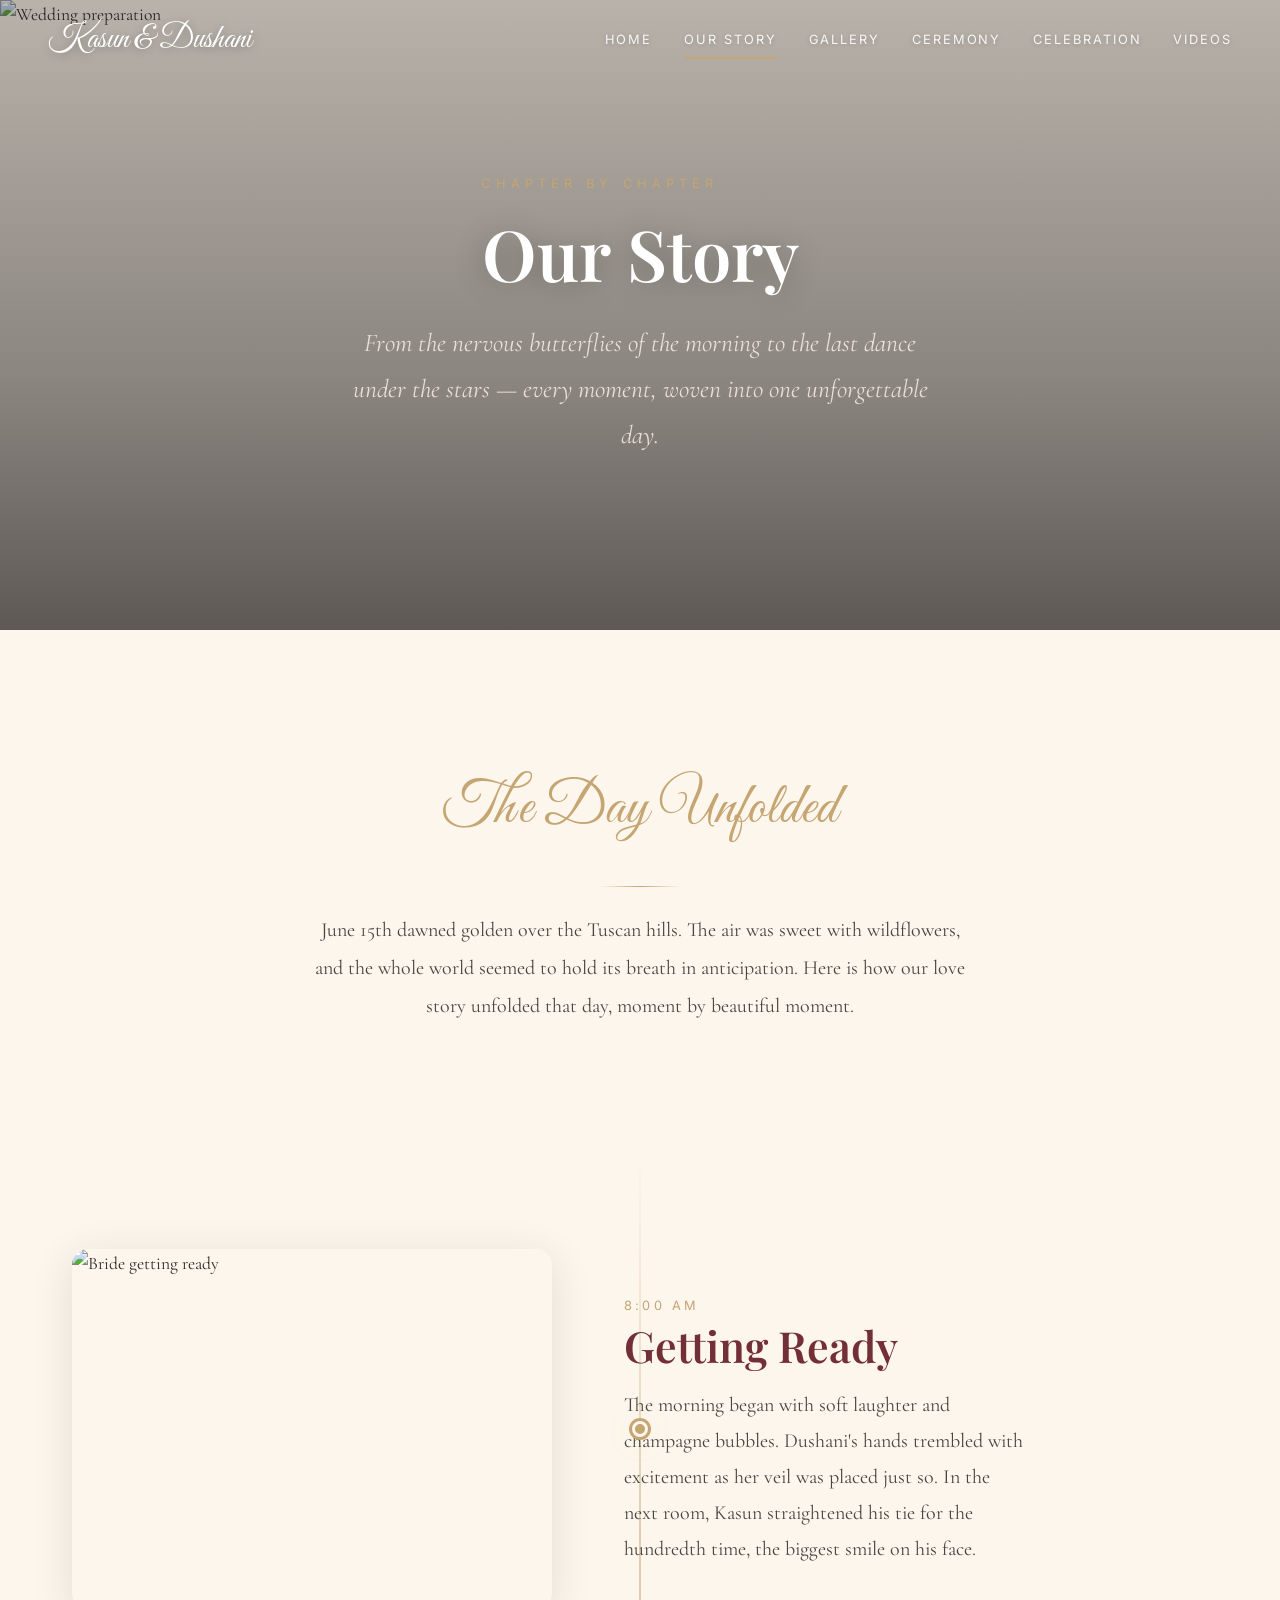
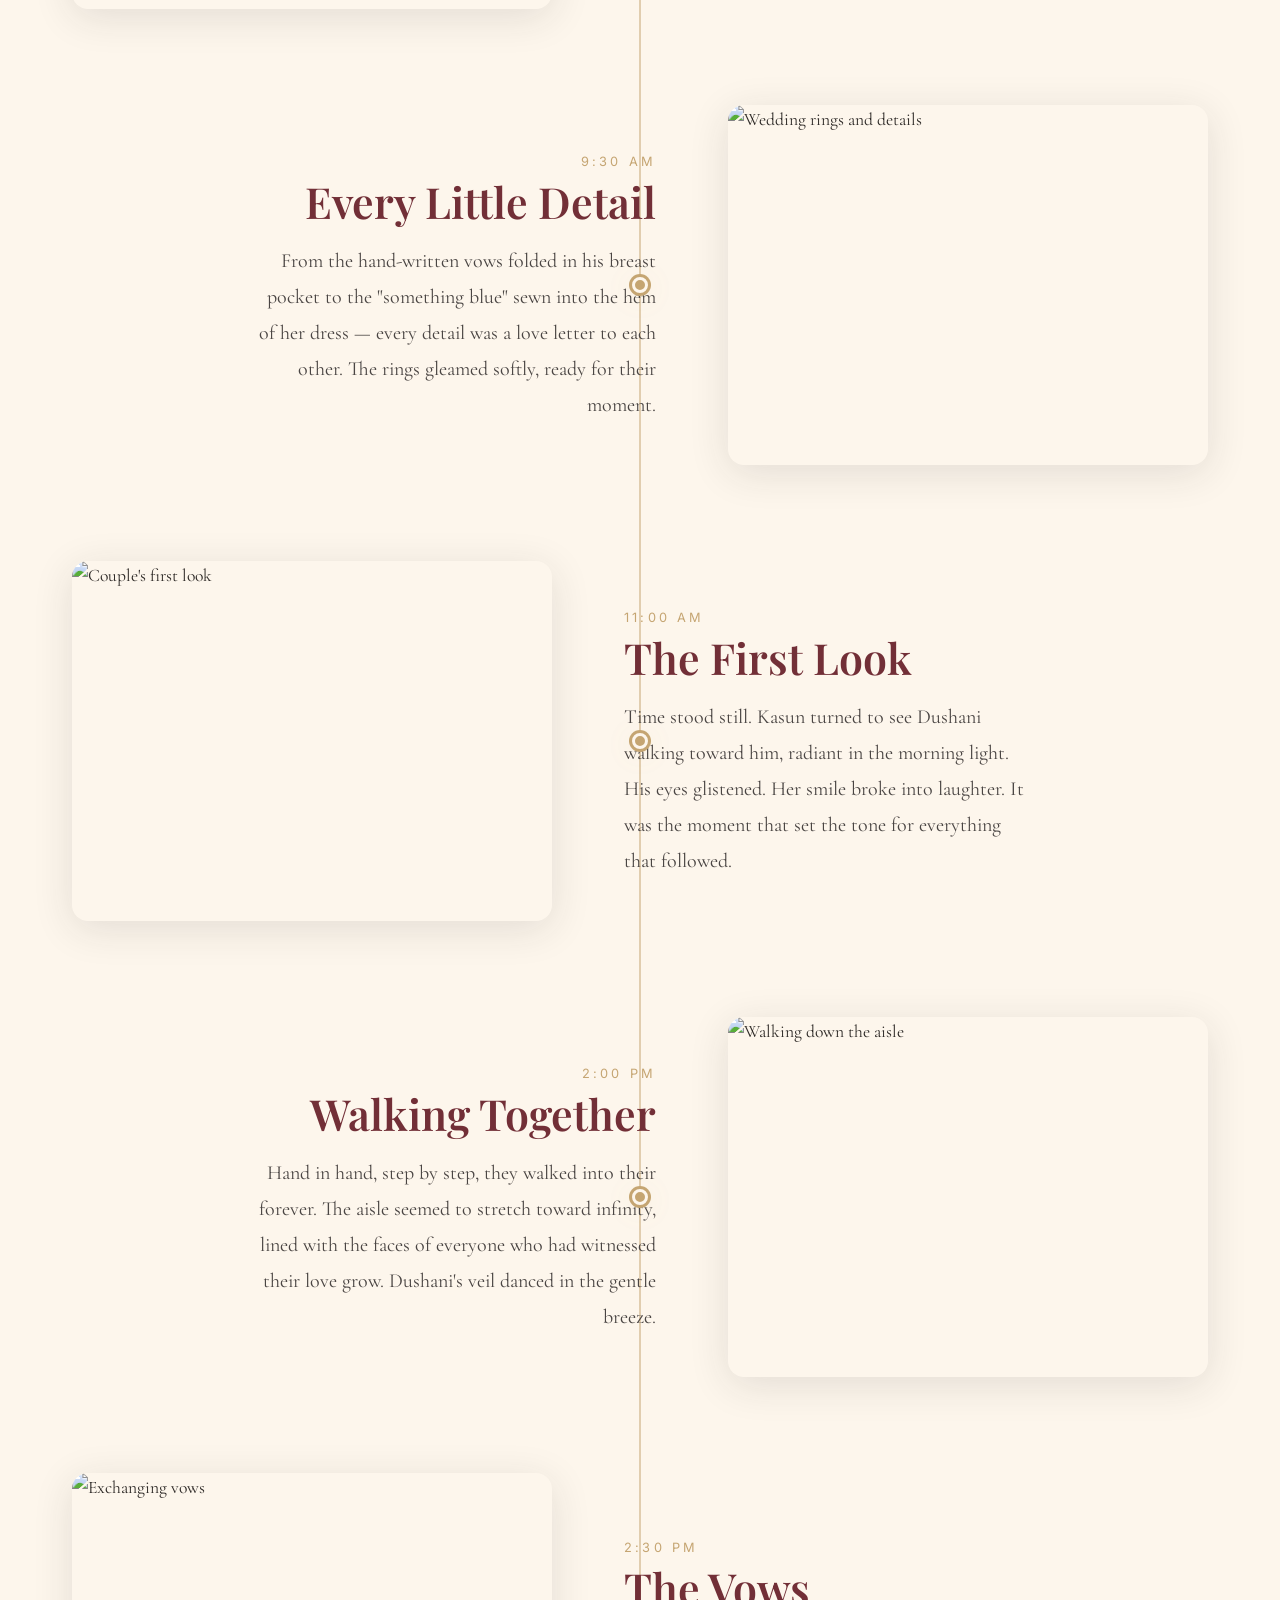
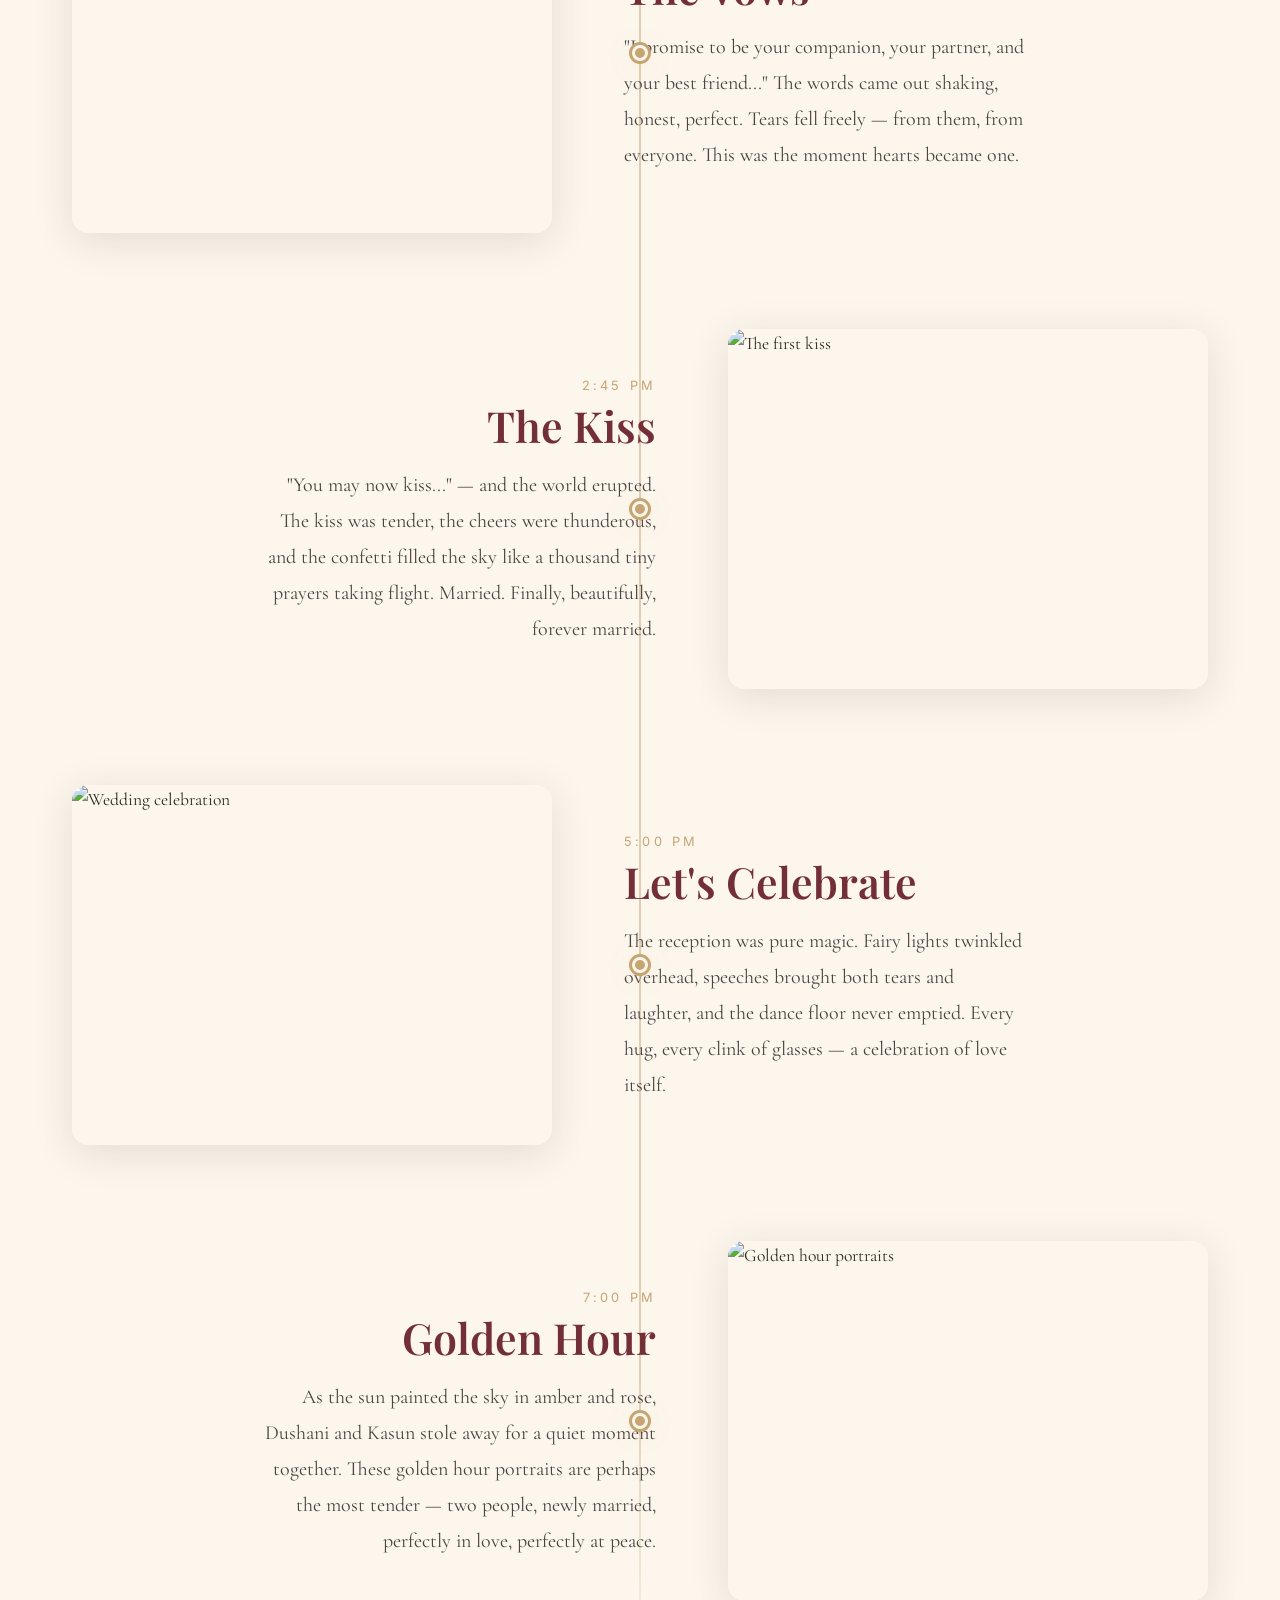
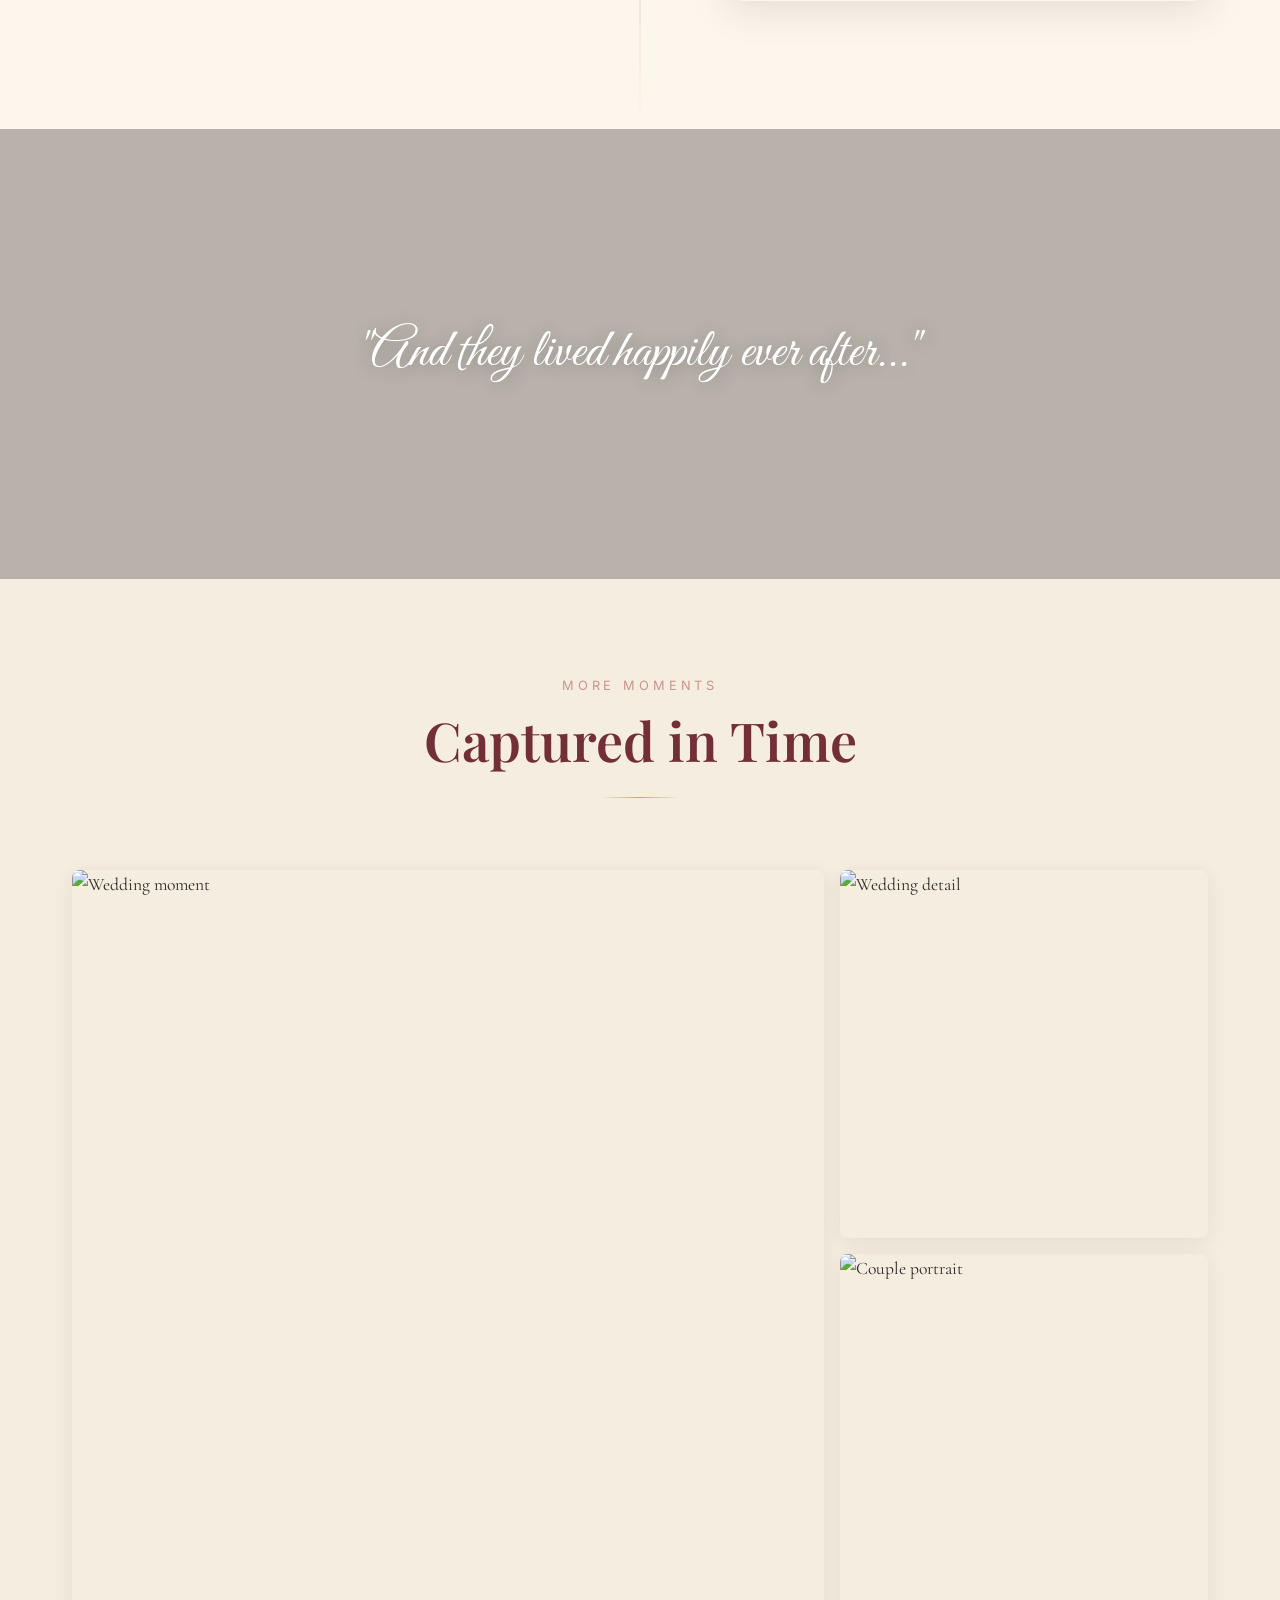
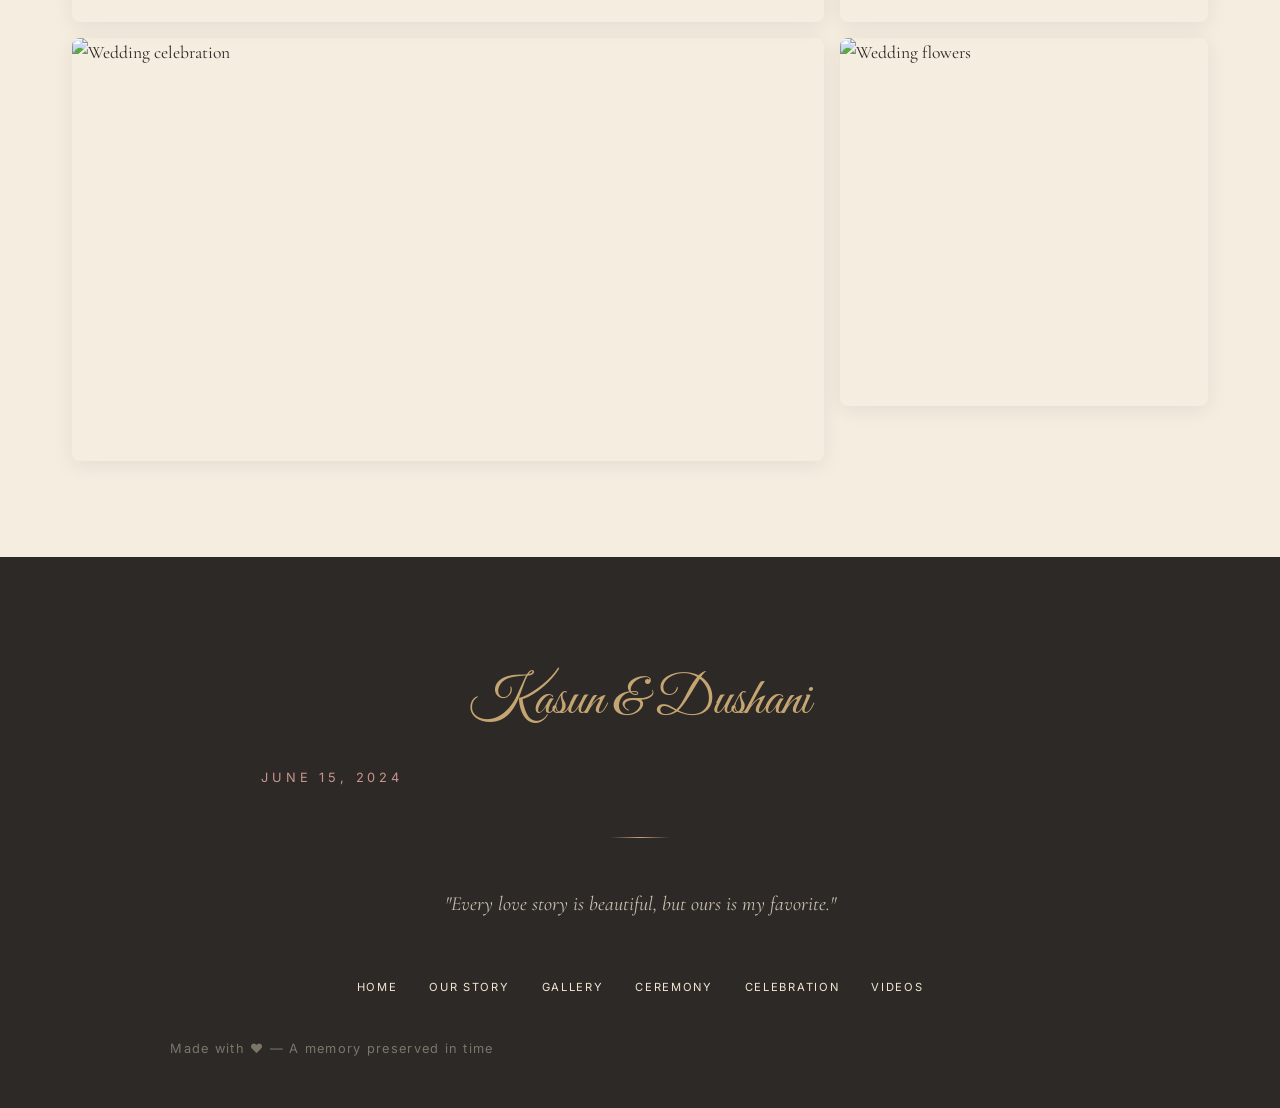
==== story.html @ e5a5faa7 "adding files" ====
<!DOCTYPE html>
<html lang="en">
<head>
  <meta charset="UTF-8">
  <meta name="viewport" content="width=device-width, initial-scale=1.0">
  <title>Our Story — Kasun & Dushani Wedding Memories</title>
  <meta name="description" content="The story of Kasun & Dushani's wedding day — from getting ready to the final dance. A visual timeline of love.">

  <link rel="preconnect" href="https://fonts.googleapis.com">
  <link rel="preconnect" href="https://fonts.gstatic.com" crossorigin>
  <link href="https://fonts.googleapis.com/css2?family=Cormorant+Garamond:ital,wght@0,300;0,400;0,500;0,600;1,300;1,400;1,500&family=Great+Vibes&family=Inter:wght@300;400;500;600&family=Playfair+Display:ital,wght@0,400;0,500;0,600;0,700;1,400;1,500&display=swap" rel="stylesheet">

  <link rel="stylesheet" href="css/base.css">
  <link rel="stylesheet" href="css/components.css">
  <link rel="stylesheet" href="css/animations.css">
  <link rel="stylesheet" href="css/pages/story.css">
</head>
<body>

  <!-- ============ NAVIGATION ============ -->
  <nav class="nav nav--transparent" id="main-nav">
    <div class="nav__inner">
      <a href="index.html" class="nav__logo">Kasun & Dushani</a>
      <div class="nav__links">
        <a href="index.html" class="nav__link">Home</a>
        <a href="story.html" class="nav__link nav__link--active">Our Story</a>
        <a href="gallery.html" class="nav__link">Gallery</a>
        <a href="ceremony.html" class="nav__link">Ceremony</a>
        <a href="celebration.html" class="nav__link">Celebration</a>
        <a href="videos.html" class="nav__link">Videos</a>
      </div>
      <button class="nav__hamburger" id="nav-hamburger" aria-label="Toggle menu">
        <span></span><span></span><span></span>
      </button>
    </div>
  </nav>
  <div class="nav__mobile-overlay" id="mobile-overlay">
    <a href="index.html" class="nav__mobile-link">Home</a>
    <a href="story.html" class="nav__mobile-link">Our Story</a>
    <a href="gallery.html" class="nav__mobile-link">Gallery</a>
    <a href="ceremony.html" class="nav__mobile-link">Ceremony</a>
    <a href="celebration.html" class="nav__mobile-link">Celebration</a>
    <a href="videos.html" class="nav__mobile-link">Videos</a>
  </div>


  <!-- ============ PAGE HEADER ============ -->
  <header class="page-header">
    <img 
      class="page-header__bg" 
      src="https://images.unsplash.com/photo-1504196606672-aef5c9cefc92?w=1920&q=85&auto=format" 
      alt="Wedding preparation"
      loading="eager"
    >
    <div class="page-header__overlay"></div>
    <div class="page-header__content">
      <p class="page-header__subtitle" data-animate="fade-up">Chapter by Chapter</p>
      <h1 class="page-header__title" data-animate="fade-up" data-delay="1">Our Story</h1>
      <p class="page-header__description" data-animate="fade-up" data-delay="2">
        From the nervous butterflies of the morning to the last dance under the stars — every moment, woven into one unforgettable day.
      </p>
    </div>
  </header>


  <!-- ============ INTRO ============ -->
  <section class="story-intro">
    <div class="container">
      <p class="script-text" data-animate="fade-up">The Day Unfolded</p>
      <div class="gold-divider" data-animate="fade-up" data-delay="1"></div>
      <p class="story-intro__text" data-animate="fade-up" data-delay="2">
        June 15th dawned golden over the Tuscan hills. The air was sweet with wildflowers, 
        and the whole world seemed to hold its breath in anticipation. Here is how our love story 
        unfolded that day, moment by beautiful moment.
      </p>
    </div>
  </section>


  <!-- ============ TIMELINE ============ -->
  <section class="timeline" id="timeline">

    <!-- 1. Getting Ready -->
    <div class="timeline__item">
      <div class="timeline__dot"></div>
      <div class="timeline__image-wrap" data-animate="slide-left">
        <img 
          class="timeline__image" 
          src="https://images.unsplash.com/photo-1522673607200-164d1b6ce486?w=800&q=80&auto=format" 
          alt="Bride getting ready"
          loading="lazy"
        >
      </div>
      <div class="timeline__text" data-animate="slide-right">
        <span class="timeline__time">8:00 AM</span>
        <h3 class="timeline__title">Getting Ready</h3>
        <p class="timeline__description">
          The morning began with soft laughter and champagne bubbles. Dushani's hands trembled 
          with excitement as her veil was placed just so. In the next room, Kasun straightened his 
          tie for the hundredth time, the biggest smile on his face.
        </p>
      </div>
    </div>

    <!-- 2. The Details -->
    <div class="timeline__item">
      <div class="timeline__dot"></div>
      <div class="timeline__image-wrap" data-animate="slide-right">
        <img 
          class="timeline__image" 
          src="https://images.unsplash.com/photo-1544078751-58fee2d8a03b?w=800&q=80&auto=format" 
          alt="Wedding rings and details"
          loading="lazy"
        >
      </div>
      <div class="timeline__text" data-animate="slide-left">
        <span class="timeline__time">9:30 AM</span>
        <h3 class="timeline__title">Every Little Detail</h3>
        <p class="timeline__description">
          From the hand-written vows folded in his breast pocket to the "something blue" 
          sewn into the hem of her dress — every detail was a love letter to each other. 
          The rings gleamed softly, ready for their moment.
        </p>
      </div>
    </div>

    <!-- 3. First Look -->
    <div class="timeline__item">
      <div class="timeline__dot"></div>
      <div class="timeline__image-wrap" data-animate="slide-left">
        <img 
          class="timeline__image" 
          src="https://images.unsplash.com/photo-1591604466107-ec97de577aff?w=800&q=80&auto=format" 
          alt="Couple's first look"
          loading="lazy"
        >
      </div>
      <div class="timeline__text" data-animate="slide-right">
        <span class="timeline__time">11:00 AM</span>
        <h3 class="timeline__title">The First Look</h3>
        <p class="timeline__description">
          Time stood still. Kasun turned to see Dushani walking toward him, radiant in the morning 
          light. His eyes glistened. Her smile broke into laughter. It was the moment that set 
          the tone for everything that followed.
        </p>
      </div>
    </div>

    <!-- 4. The Walk -->
    <div class="timeline__item">
      <div class="timeline__dot"></div>
      <div class="timeline__image-wrap" data-animate="slide-right">
        <img 
          class="timeline__image" 
          src="https://images.unsplash.com/photo-1519741497674-611481863552?w=800&q=80&auto=format" 
          alt="Walking down the aisle"
          loading="lazy"
        >
      </div>
      <div class="timeline__text" data-animate="slide-left">
        <span class="timeline__time">2:00 PM</span>
        <h3 class="timeline__title">Walking Together</h3>
        <p class="timeline__description">
          Hand in hand, step by step, they walked into their forever. The aisle seemed to stretch 
          toward infinity, lined with the faces of everyone who had witnessed their love grow. 
          Dushani's veil danced in the gentle breeze.
        </p>
      </div>
    </div>

    <!-- 5. The Vows -->
    <div class="timeline__item">
      <div class="timeline__dot"></div>
      <div class="timeline__image-wrap" data-animate="slide-left">
        <img 
          class="timeline__image" 
          src="https://images.unsplash.com/photo-1465495976277-4387d4b0b4c6?w=800&q=80&auto=format" 
          alt="Exchanging vows"
          loading="lazy"
        >
      </div>
      <div class="timeline__text" data-animate="slide-right">
        <span class="timeline__time">2:30 PM</span>
        <h3 class="timeline__title">The Vows</h3>
        <p class="timeline__description">
          "I promise to be your companion, your partner, and your best friend..." 
          The words came out shaking, honest, perfect. Tears fell freely — from them, 
          from everyone. This was the moment hearts became one.
        </p>
      </div>
    </div>

    <!-- 6. The Kiss -->
    <div class="timeline__item">
      <div class="timeline__dot"></div>
      <div class="timeline__image-wrap" data-animate="slide-right">
        <img 
          class="timeline__image" 
          src="https://images.unsplash.com/photo-1529636798458-92182e662485?w=800&q=80&auto=format" 
          alt="The first kiss"
          loading="lazy"
        >
      </div>
      <div class="timeline__text" data-animate="slide-left">
        <span class="timeline__time">2:45 PM</span>
        <h3 class="timeline__title">The Kiss</h3>
        <p class="timeline__description">
          "You may now kiss..." — and the world erupted. The kiss was tender, the cheers were 
          thunderous, and the confetti filled the sky like a thousand tiny prayers taking flight. 
          Married. Finally, beautifully, forever married.
        </p>
      </div>
    </div>

    <!-- 7. The Celebration -->
    <div class="timeline__item">
      <div class="timeline__dot"></div>
      <div class="timeline__image-wrap" data-animate="slide-left">
        <img 
          class="timeline__image" 
          src="https://images.unsplash.com/photo-1519225421980-715cb0215aed?w=800&q=80&auto=format" 
          alt="Wedding celebration"
          loading="lazy"
        >
      </div>
      <div class="timeline__text" data-animate="slide-right">
        <span class="timeline__time">5:00 PM</span>
        <h3 class="timeline__title">Let's Celebrate</h3>
        <p class="timeline__description">
          The reception was pure magic. Fairy lights twinkled overhead, speeches brought 
          both tears and laughter, and the dance floor never emptied. Every hug, every clink 
          of glasses — a celebration of love itself.
        </p>
      </div>
    </div>

    <!-- 8. Golden Hour -->
    <div class="timeline__item">
      <div class="timeline__dot"></div>
      <div class="timeline__image-wrap" data-animate="slide-right">
        <img 
          class="timeline__image" 
          src="https://images.unsplash.com/photo-1583939003579-730e3918a45a?w=800&q=80&auto=format" 
          alt="Golden hour portraits"
          loading="lazy"
        >
      </div>
      <div class="timeline__text" data-animate="slide-left">
        <span class="timeline__time">7:00 PM</span>
        <h3 class="timeline__title">Golden Hour</h3>
        <p class="timeline__description">
          As the sun painted the sky in amber and rose, Dushani and Kasun stole away for a quiet 
          moment together. These golden hour portraits are perhaps the most tender — two people, 
          newly married, perfectly in love, perfectly at peace.
        </p>
      </div>
    </div>

  </section>


  <!-- ============ PARALLAX DIVIDER ============ -->
  <div class="parallax-divider">
    <img 
      class="parallax-divider__img" 
      src="https://images.unsplash.com/photo-1507504031003-b417219a0fde?w=1920&q=80&auto=format" 
      alt="Romantic sunset scene"
      loading="lazy"
    >
    <div class="parallax-divider__overlay"></div>
    <div class="parallax-divider__content">
      <p class="parallax-divider__text" data-animate="fade-up">"And they lived happily ever after..."</p>
    </div>
  </div>


  <!-- ============ STORY PHOTOS GRID ============ -->
  <section class="story-photos">
    <div class="container text-center">
      <span class="section-subtitle" data-animate="fade-up">More Moments</span>
      <h2 class="section-heading" data-animate="fade-up" data-delay="1">Captured in Time</h2>
      <div class="gold-divider" data-animate="fade-up" data-delay="2"></div>
    </div>

    <div class="story-photos__grid">
      <div class="photo-card" data-animate="scale-in" data-delay="1">
        <img class="photo-card__img" src="https://images.unsplash.com/photo-1549417229-7686ac5595fd?w=800&q=80&auto=format" alt="Wedding moment" loading="lazy">
        <div class="photo-card__overlay"><span class="photo-card__caption">A stolen glance</span></div>
      </div>
      <div class="photo-card" data-animate="scale-in" data-delay="2">
        <img class="photo-card__img" src="https://images.unsplash.com/photo-1460978812857-470ed1c77af0?w=500&q=80&auto=format" alt="Wedding detail" loading="lazy">
        <div class="photo-card__overlay"><span class="photo-card__caption">Delicate details</span></div>
      </div>
      <div class="photo-card" data-animate="scale-in" data-delay="3">
        <img class="photo-card__img" src="https://images.unsplash.com/photo-1520854221256-17451cc331bf?w=500&q=80&auto=format" alt="Couple portrait" loading="lazy">
        <div class="photo-card__overlay"><span class="photo-card__caption">Side by side</span></div>
      </div>
      <div class="photo-card" data-animate="scale-in" data-delay="4">
        <img class="photo-card__img" src="https://images.unsplash.com/photo-1511285560929-80b456fea0bc?w=800&q=80&auto=format" alt="Wedding celebration" loading="lazy">
        <div class="photo-card__overlay"><span class="photo-card__caption">Pure happiness</span></div>
      </div>
      <div class="photo-card" data-animate="scale-in" data-delay="5">
        <img class="photo-card__img" src="https://images.unsplash.com/photo-1537633552985-df8429e8048b?w=500&q=80&auto=format" alt="Wedding flowers" loading="lazy">
        <div class="photo-card__overlay"><span class="photo-card__caption">Blooming love</span></div>
      </div>
    </div>
  </section>


  <!-- ============ FOOTER ============ -->
  <footer class="footer">
    <div class="container">
      <p class="footer__names">Kasun & Dushani</p>
      <p class="footer__date">June 15, 2024</p>
      <div class="footer__divider"></div>
      <p class="footer__quote">"Every love story is beautiful, but ours is my favorite."</p>
      <nav style="display:flex; justify-content:center; gap:2rem; margin-bottom:2rem; flex-wrap:wrap;">
        <a href="index.html" class="nav__link" style="color:var(--color-champagne); font-size:0.7rem;">Home</a>
        <a href="story.html" class="nav__link" style="color:var(--color-champagne); font-size:0.7rem;">Our Story</a>
        <a href="gallery.html" class="nav__link" style="color:var(--color-champagne); font-size:0.7rem;">Gallery</a>
        <a href="ceremony.html" class="nav__link" style="color:var(--color-champagne); font-size:0.7rem;">Ceremony</a>
        <a href="celebration.html" class="nav__link" style="color:var(--color-champagne); font-size:0.7rem;">Celebration</a>
        <a href="videos.html" class="nav__link" style="color:var(--color-champagne); font-size:0.7rem;">Videos</a>
      </nav>
      <p class="footer__bottom">Made with ♥ — A memory preserved in time</p>
    </div>
  </footer>

  <script src="js/main.js"></script>
  <script src="js/animations.js"></script>
</body>
</html>
---- css/base.css ----
/* ============================================================
   WEDDING MEMORIES — Design System (base.css)
   A warm, romantic, cinematic design language
   ============================================================ */

/* --- CSS Reset & Box Model --- */
*,
*::before,
*::after {
  margin: 0;
  padding: 0;
  box-sizing: border-box;
}

html {
  scroll-behavior: smooth;
  font-size: 16px;
  -webkit-font-smoothing: antialiased;
  -moz-osx-font-smoothing: grayscale;
}

body {
  min-height: 100vh;
  line-height: 1.7;
  overflow-x: hidden;
}

img {
  max-width: 100%;
  height: auto;
  display: block;
}

a {
  text-decoration: none;
  color: inherit;
}

ul, ol {
  list-style: none;
}

button {
  cursor: pointer;
  border: none;
  background: none;
  font: inherit;
}

/* --- Design Tokens (Custom Properties) --- */
:root {
  /* Color Palette — Golden Hour Romance */
  --color-cream:       #FDF6EC;
  --color-cream-dark:  #F5EDE0;
  --color-champagne:   #F5E6D3;
  --color-blush:       #E8C4B8;
  --color-blush-light: #F2D8CF;
  --color-rose:        #C9958E;
  --color-rose-deep:   #B07A73;
  --color-wine:        #722F37;
  --color-wine-dark:   #5A252D;
  --color-charcoal:    #2D2926;
  --color-charcoal-light: #4A4543;
  --color-gold:        #C5A572;
  --color-gold-light:  #D4BA8E;
  --color-gold-shimmer:#E8D5A8;
  --color-white:       #FFFFFF;
  --color-black:       #1A1614;
  --color-overlay:     rgba(26, 22, 20, 0.55);
  --color-overlay-light: rgba(26, 22, 20, 0.3);
  --color-glass:       rgba(253, 246, 236, 0.15);
  --color-glass-border:rgba(197, 165, 114, 0.25);

  /* Typography */
  --font-display:  'Playfair Display', Georgia, 'Times New Roman', serif;
  --font-body:     'Cormorant Garamond', Garamond, 'Times New Roman', serif;
  --font-accent:   'Great Vibes', cursive;
  --font-sans:     'Inter', -apple-system, BlinkMacSystemFont, sans-serif;

  /* Font Sizes — Fluid Scale */
  --text-xs:    clamp(0.7rem, 0.65rem + 0.25vw, 0.8rem);
  --text-sm:    clamp(0.8rem, 0.75rem + 0.3vw, 0.95rem);
  --text-base:  clamp(0.95rem, 0.85rem + 0.4vw, 1.1rem);
  --text-md:    clamp(1.05rem, 0.95rem + 0.5vw, 1.25rem);
  --text-lg:    clamp(1.2rem, 1rem + 0.8vw, 1.6rem);
  --text-xl:    clamp(1.5rem, 1.2rem + 1.2vw, 2.2rem);
  --text-2xl:   clamp(1.8rem, 1.4rem + 1.6vw, 2.8rem);
  --text-3xl:   clamp(2.2rem, 1.6rem + 2.2vw, 3.8rem);
  --text-4xl:   clamp(2.8rem, 2rem + 3vw, 5rem);
  --text-hero:  clamp(3.5rem, 2.5rem + 4vw, 7rem);
  --text-script:clamp(2.5rem, 2rem + 2vw, 4.5rem);

  /* Spacing */
  --space-xs:  0.5rem;
  --space-sm:  0.75rem;
  --space-md:  1rem;
  --space-lg:  1.5rem;
  --space-xl:  2rem;
  --space-2xl: 3rem;
  --space-3xl: 4.5rem;
  --space-4xl: 6rem;
  --space-5xl: 8rem;
  --space-6xl: 12rem;

  /* Layout */
  --max-width:      1200px;
  --max-width-wide: 1440px;
  --max-width-narrow: 800px;
  --nav-height:     80px;
  --border-radius:  8px;
  --border-radius-lg: 16px;

  /* Transitions */
  --ease-smooth:  cubic-bezier(0.4, 0, 0.2, 1);
  --ease-bounce:  cubic-bezier(0.34, 1.56, 0.64, 1);
  --ease-elegant: cubic-bezier(0.23, 1, 0.32, 1);
  --duration-fast:   0.2s;
  --duration-normal: 0.4s;
  --duration-slow:   0.8s;
  --duration-reveal: 1.2s;

  /* Shadows */
  --shadow-soft:   0 4px 20px rgba(45, 41, 38, 0.08);
  --shadow-medium: 0 8px 40px rgba(45, 41, 38, 0.12);
  --shadow-heavy:  0 16px 60px rgba(45, 41, 38, 0.18);
  --shadow-gold:   0 4px 30px rgba(197, 165, 114, 0.15);
}


/* --- Base Typography --- */
body {
  font-family: var(--font-body);
  font-size: var(--text-base);
  color: var(--color-charcoal);
  background-color: var(--color-cream);
}

h1, h2, h3, h4, h5, h6 {
  font-family: var(--font-display);
  font-weight: 600;
  line-height: 1.2;
  color: var(--color-wine);
}

h1 { font-size: var(--text-4xl); }
h2 { font-size: var(--text-3xl); }
h3 { font-size: var(--text-2xl); }
h4 { font-size: var(--text-xl);  }
h5 { font-size: var(--text-lg);  }

p {
  font-family: var(--font-body);
  font-size: var(--text-md);
  line-height: 1.8;
  color: var(--color-charcoal-light);
  max-width: 65ch;
}

.script-text {
  font-family: var(--font-accent);
  font-size: var(--text-script);
  color: var(--color-gold);
  font-weight: 400;
}

.body-serif {
  font-family: var(--font-body);
  font-weight: 400;
  letter-spacing: 0.02em;
}

.label-text {
  font-family: var(--font-sans);
  font-size: var(--text-xs);
  text-transform: uppercase;
  letter-spacing: 0.2em;
  color: var(--color-rose);
  font-weight: 500;
}

.quote-text {
  font-family: var(--font-body);
  font-size: var(--text-xl);
  font-style: italic;
  color: var(--color-charcoal-light);
  line-height: 1.6;
  position: relative;
  padding-left: var(--space-xl);
  border-left: 2px solid var(--color-gold);
}


/* --- Layout Utilities --- */
.container {
  width: 100%;
  max-width: var(--max-width);
  margin: 0 auto;
  padding: 0 var(--space-xl);
}

.container-wide {
  max-width: var(--max-width-wide);
  margin: 0 auto;
  padding: 0 var(--space-xl);
}

.container-narrow {
  max-width: var(--max-width-narrow);
  margin: 0 auto;
  padding: 0 var(--space-xl);
}

.section {
  padding: var(--space-5xl) 0;
}

.section-lg {
  padding: var(--space-6xl) 0;
}

.text-center {
  text-align: center;
}

.flex-center {
  display: flex;
  align-items: center;
  justify-content: center;
}

.flex-between {
  display: flex;
  align-items: center;
  justify-content: space-between;
}


/* --- Decorative Elements --- */
.ornament {
  display: flex;
  align-items: center;
  justify-content: center;
  gap: var(--space-md);
  margin: var(--space-xl) auto;
  color: var(--color-gold);
}

.ornament::before,
.ornament::after {
  content: '';
  width: 60px;
  height: 1px;
  background: linear-gradient(90deg, transparent, var(--color-gold), transparent);
}

.ornament-icon {
  font-size: 1.2rem;
  color: var(--color-gold);
}

.gold-divider {
  width: 80px;
  height: 1px;
  background: linear-gradient(90deg, transparent, var(--color-gold), transparent);
  margin: var(--space-lg) auto;
}

.section-subtitle {
  font-family: var(--font-sans);
  font-size: var(--text-xs);
  text-transform: uppercase;
  letter-spacing: 0.3em;
  color: var(--color-rose);
  margin-bottom: var(--space-sm);
  display: block;
}

.section-heading {
  font-family: var(--font-display);
  font-size: var(--text-3xl);
  color: var(--color-wine);
  margin-bottom: var(--space-md);
}

.section-description {
  font-family: var(--font-body);
  font-size: var(--text-md);
  color: var(--color-charcoal-light);
  max-width: 600px;
  margin: 0 auto;
  line-height: 1.8;
}


/* --- Scrollbar --- */
::-webkit-scrollbar {
  width: 8px;
}

::-webkit-scrollbar-track {
  background: var(--color-cream);
}

::-webkit-scrollbar-thumb {
  background: var(--color-blush);
  border-radius: 4px;
}

::-webkit-scrollbar-thumb:hover {
  background: var(--color-rose);
}


/* --- Selection --- */
::selection {
  background: var(--color-blush);
  color: var(--color-wine);
}


/* --- Responsive Breakpoints (Mobile First) --- */
@media (max-width: 768px) {
  :root {
    --nav-height: 64px;
  }

  .container,
  .container-wide,
  .container-narrow {
    padding: 0 var(--space-md);
  }

  .section {
    padding: var(--space-3xl) 0;
  }

  .section-lg {
    padding: var(--space-4xl) 0;
  }
}
---- css/components.css ----
/* ============================================================
   WEDDING MEMORIES — Shared Components (components.css)
   Navigation, Footer, Cards, Lightbox, Buttons
   ============================================================ */

/* ---- NAVIGATION ---- */
.nav {
  position: fixed;
  top: 0;
  left: 0;
  right: 0;
  z-index: 1000;
  height: var(--nav-height);
  display: flex;
  align-items: center;
  padding: 0 var(--space-2xl);
  transition: all var(--duration-normal) var(--ease-smooth);
}

.nav--transparent {
  background: transparent;
}

.nav--solid {
  background: rgba(253, 246, 236, 0.85);
  backdrop-filter: blur(20px) saturate(1.2);
  -webkit-backdrop-filter: blur(20px) saturate(1.2);
  border-bottom: 1px solid var(--color-glass-border);
  box-shadow: var(--shadow-soft);
}

.nav__inner {
  width: 100%;
  max-width: var(--max-width-wide);
  margin: 0 auto;
  display: flex;
  align-items: center;
  justify-content: space-between;
}

.nav__logo {
  font-family: var(--font-accent);
  font-size: clamp(1.5rem, 1.2rem + 1vw, 2rem);
  color: var(--color-wine);
  transition: color var(--duration-fast) var(--ease-smooth);
}

.nav--transparent .nav__logo {
  color: var(--color-white);
  text-shadow: 0 2px 10px rgba(0,0,0,0.3);
}

.nav__links {
  display: flex;
  gap: var(--space-xl);
  align-items: center;
}

.nav__link {
  font-family: var(--font-sans);
  font-size: var(--text-xs);
  text-transform: uppercase;
  letter-spacing: 0.15em;
  color: var(--color-charcoal);
  position: relative;
  padding: var(--space-xs) 0;
  transition: color var(--duration-fast) var(--ease-smooth);
}

.nav--transparent .nav__link {
  color: rgba(255,255,255,0.9);
  text-shadow: 0 1px 5px rgba(0,0,0,0.2);
}

.nav__link::after {
  content: '';
  position: absolute;
  bottom: 0;
  left: 0;
  width: 0;
  height: 1.5px;
  background: var(--color-gold);
  transition: width var(--duration-normal) var(--ease-elegant);
}

.nav__link:hover::after,
.nav__link--active::after {
  width: 100%;
}

.nav__link:hover {
  color: var(--color-gold);
}

.nav--transparent .nav__link:hover {
  color: var(--color-gold-light);
}

/* Hamburger Menu */
.nav__hamburger {
  display: none;
  flex-direction: column;
  gap: 5px;
  cursor: pointer;
  padding: var(--space-xs);
  z-index: 1001;
}

.nav__hamburger span {
  width: 24px;
  height: 2px;
  background: var(--color-charcoal);
  transition: all var(--duration-normal) var(--ease-smooth);
  transform-origin: center;
}

.nav--transparent .nav__hamburger span {
  background: var(--color-white);
}

.nav__hamburger--open span:nth-child(1) {
  transform: rotate(45deg) translate(5px, 5px);
}

.nav__hamburger--open span:nth-child(2) {
  opacity: 0;
}

.nav__hamburger--open span:nth-child(3) {
  transform: rotate(-45deg) translate(5px, -5px);
}

/* Mobile Menu Overlay */
.nav__mobile-overlay {
  position: fixed;
  inset: 0;
  background: rgba(253, 246, 236, 0.97);
  backdrop-filter: blur(30px);
  -webkit-backdrop-filter: blur(30px);
  display: flex;
  flex-direction: column;
  align-items: center;
  justify-content: center;
  gap: var(--space-2xl);
  z-index: 999;
  opacity: 0;
  pointer-events: none;
  transition: opacity var(--duration-normal) var(--ease-smooth);
}

.nav__mobile-overlay--open {
  opacity: 1;
  pointer-events: all;
}

.nav__mobile-link {
  font-family: var(--font-display);
  font-size: var(--text-2xl);
  color: var(--color-wine);
  transition: color var(--duration-fast) var(--ease-smooth);
}

.nav__mobile-link:hover {
  color: var(--color-gold);
}


/* ---- FOOTER ---- */
.footer {
  background: var(--color-charcoal);
  color: var(--color-champagne);
  padding: var(--space-4xl) 0 var(--space-2xl);
  text-align: center;
}

.footer__names {
  font-family: var(--font-accent);
  font-size: var(--text-3xl);
  color: var(--color-gold);
  margin-bottom: var(--space-md);
}

.footer__date {
  font-family: var(--font-sans);
  font-size: var(--text-xs);
  text-transform: uppercase;
  letter-spacing: 0.3em;
  color: var(--color-rose);
  margin-bottom: var(--space-2xl);
}

.footer__divider {
  width: 60px;
  height: 1px;
  background: linear-gradient(90deg, transparent, var(--color-gold), transparent);
  margin: var(--space-2xl) auto;
}

.footer__quote {
  font-family: var(--font-body);
  font-size: var(--text-md);
  font-style: italic;
  color: var(--color-champagne);
  max-width: 500px;
  margin: 0 auto var(--space-2xl);
  opacity: 0.8;
}

.footer__bottom {
  font-family: var(--font-sans);
  font-size: var(--text-xs);
  color: rgba(245, 230, 211, 0.4);
  letter-spacing: 0.1em;
}


/* ---- PHOTO CARDS ---- */
.photo-card {
  position: relative;
  overflow: hidden;
  border-radius: var(--border-radius);
  cursor: pointer;
  box-shadow: var(--shadow-soft);
  transition: transform var(--duration-normal) var(--ease-smooth),
              box-shadow var(--duration-normal) var(--ease-smooth);
}

.photo-card:hover {
  transform: translateY(-4px);
  box-shadow: var(--shadow-heavy);
}

.photo-card__img {
  width: 100%;
  height: 100%;
  object-fit: cover;
  transition: transform var(--duration-slow) var(--ease-smooth);
}

.photo-card:hover .photo-card__img {
  transform: scale(1.05);
}

.photo-card__overlay {
  position: absolute;
  inset: 0;
  background: linear-gradient(
    180deg,
    transparent 40%,
    rgba(26, 22, 20, 0.6) 100%
  );
  opacity: 0;
  transition: opacity var(--duration-normal) var(--ease-smooth);
  display: flex;
  align-items: flex-end;
  padding: var(--space-lg);
}

.photo-card:hover .photo-card__overlay {
  opacity: 1;
}

.photo-card__caption {
  font-family: var(--font-body);
  font-size: var(--text-sm);
  color: var(--color-cream);
  font-style: italic;
}


/* ---- FEATURED CARD (Landing page) ---- */
.featured-card {
  position: relative;
  overflow: hidden;
  border-radius: var(--border-radius-lg);
  aspect-ratio: 3/4;
  cursor: pointer;
  box-shadow: var(--shadow-medium);
  transition: transform var(--duration-normal) var(--ease-smooth),
              box-shadow var(--duration-normal) var(--ease-smooth);
}

.featured-card:hover {
  transform: translateY(-8px) scale(1.02);
  box-shadow: var(--shadow-heavy);
}

.featured-card__img {
  width: 100%;
  height: 100%;
  object-fit: cover;
  transition: transform var(--duration-slow) var(--ease-smooth);
}

.featured-card:hover .featured-card__img {
  transform: scale(1.08);
}

.featured-card__content {
  position: absolute;
  bottom: 0;
  left: 0;
  right: 0;
  padding: var(--space-2xl) var(--space-lg);
  background: linear-gradient(
    to top,
    rgba(26, 22, 20, 0.75) 0%,
    transparent 100%
  );
}

.featured-card__label {
  font-family: var(--font-sans);
  font-size: var(--text-xs);
  text-transform: uppercase;
  letter-spacing: 0.2em;
  color: var(--color-gold);
  margin-bottom: var(--space-xs);
}

.featured-card__title {
  font-family: var(--font-display);
  font-size: var(--text-xl);
  color: var(--color-white);
  margin-bottom: var(--space-xs);
}

.featured-card__arrow {
  display: inline-flex;
  align-items: center;
  gap: var(--space-xs);
  font-family: var(--font-sans);
  font-size: var(--text-xs);
  text-transform: uppercase;
  letter-spacing: 0.15em;
  color: var(--color-gold-light);
  transition: gap var(--duration-normal) var(--ease-smooth);
}

.featured-card:hover .featured-card__arrow {
  gap: var(--space-md);
}


/* ---- LIGHTBOX ---- */
.lightbox {
  position: fixed;
  inset: 0;
  z-index: 2000;
  background: rgba(26, 22, 20, 0.95);
  backdrop-filter: blur(30px);
  -webkit-backdrop-filter: blur(30px);
  display: flex;
  align-items: center;
  justify-content: center;
  opacity: 0;
  pointer-events: none;
  transition: opacity var(--duration-normal) var(--ease-smooth);
}

.lightbox--open {
  opacity: 1;
  pointer-events: all;
}

.lightbox__img-container {
  position: relative;
  max-width: 90vw;
  max-height: 85vh;
  display: flex;
  align-items: center;
  justify-content: center;
}

.lightbox__img {
  max-width: 90vw;
  max-height: 85vh;
  object-fit: contain;
  border-radius: var(--border-radius);
  box-shadow: 0 20px 80px rgba(0,0,0,0.4);
  animation: lightbox-zoom-in 0.4s var(--ease-elegant);
}

@keyframes lightbox-zoom-in {
  from {
    opacity: 0;
    transform: scale(0.9);
  }
  to {
    opacity: 1;
    transform: scale(1);
  }
}

.lightbox__close {
  position: absolute;
  top: var(--space-xl);
  right: var(--space-xl);
  width: 48px;
  height: 48px;
  display: flex;
  align-items: center;
  justify-content: center;
  color: var(--color-cream);
  font-size: 1.8rem;
  border-radius: 50%;
  background: rgba(255,255,255,0.1);
  border: 1px solid rgba(255,255,255,0.15);
  transition: all var(--duration-fast) var(--ease-smooth);
  z-index: 2001;
  cursor: pointer;
}

.lightbox__close:hover {
  background: rgba(255,255,255,0.2);
  transform: rotate(90deg);
}

.lightbox__nav {
  position: absolute;
  top: 50%;
  transform: translateY(-50%);
  width: 52px;
  height: 52px;
  display: flex;
  align-items: center;
  justify-content: center;
  color: var(--color-cream);
  font-size: 1.5rem;
  border-radius: 50%;
  background: rgba(255,255,255,0.08);
  border: 1px solid rgba(255,255,255,0.12);
  transition: all var(--duration-fast) var(--ease-smooth);
  cursor: pointer;
}

.lightbox__nav:hover {
  background: rgba(255,255,255,0.18);
  transform: translateY(-50%) scale(1.1);
}

.lightbox__nav--prev {
  left: var(--space-xl);
}

.lightbox__nav--next {
  right: var(--space-xl);
}

.lightbox__caption {
  position: absolute;
  bottom: var(--space-xl);
  left: 50%;
  transform: translateX(-50%);
  font-family: var(--font-body);
  font-size: var(--text-md);
  font-style: italic;
  color: rgba(253, 246, 236, 0.7);
  text-align: center;
  max-width: 600px;
}

.lightbox__counter {
  position: absolute;
  bottom: var(--space-xl);
  right: var(--space-xl);
  font-family: var(--font-sans);
  font-size: var(--text-xs);
  letter-spacing: 0.1em;
  color: rgba(253, 246, 236, 0.4);
}


/* ---- BUTTONS ---- */
.btn {
  display: inline-flex;
  align-items: center;
  gap: var(--space-sm);
  font-family: var(--font-sans);
  font-size: var(--text-xs);
  text-transform: uppercase;
  letter-spacing: 0.2em;
  padding: var(--space-md) var(--space-2xl);
  border-radius: 100px;
  transition: all var(--duration-normal) var(--ease-smooth);
}

.btn--primary {
  background: var(--color-wine);
  color: var(--color-cream);
  border: 1px solid var(--color-wine);
}

.btn--primary:hover {
  background: var(--color-wine-dark);
  transform: translateY(-2px);
  box-shadow: var(--shadow-medium);
}

.btn--outline {
  background: transparent;
  color: var(--color-wine);
  border: 1px solid var(--color-gold);
}

.btn--outline:hover {
  background: var(--color-wine);
  color: var(--color-cream);
  border-color: var(--color-wine);
  transform: translateY(-2px);
}

.btn--gold {
  background: linear-gradient(135deg, var(--color-gold), var(--color-gold-light));
  color: var(--color-charcoal);
  border: none;
}

.btn--gold:hover {
  transform: translateY(-2px);
  box-shadow: var(--shadow-gold);
}


/* ---- PARALLAX FULL-WIDTH IMAGE DIVIDER ---- */
.parallax-divider {
  position: relative;
  height: 50vh;
  min-height: 350px;
  overflow: hidden;
}

.parallax-divider__img {
  position: absolute;
  inset: -20% 0;
  width: 100%;
  height: 140%;
  object-fit: cover;
  will-change: transform;
}

.parallax-divider__overlay {
  position: absolute;
  inset: 0;
  background: var(--color-overlay-light);
}

.parallax-divider__content {
  position: absolute;
  inset: 0;
  display: flex;
  flex-direction: column;
  align-items: center;
  justify-content: center;
  z-index: 1;
  text-align: center;
  padding: var(--space-xl);
}

.parallax-divider__text {
  font-family: var(--font-accent);
  font-size: var(--text-3xl);
  color: var(--color-white);
  text-shadow: 0 2px 20px rgba(0,0,0,0.3);
}


/* ---- PAGE HEADER ---- */
.page-header {
  position: relative;
  height: 70vh;
  min-height: 400px;
  overflow: hidden;
  display: flex;
  align-items: center;
  justify-content: center;
}

.page-header__bg {
  position: absolute;
  inset: 0;
  width: 100%;
  height: 100%;
  object-fit: cover;
}

.page-header__overlay {
  position: absolute;
  inset: 0;
  background: linear-gradient(
    180deg,
    rgba(26, 22, 20, 0.3) 0%,
    rgba(26, 22, 20, 0.5) 60%,
    rgba(26, 22, 20, 0.7) 100%
  );
}

.page-header__content {
  position: relative;
  z-index: 1;
  text-align: center;
}

.page-header__subtitle {
  font-family: var(--font-sans);
  font-size: var(--text-xs);
  text-transform: uppercase;
  letter-spacing: 0.4em;
  color: var(--color-gold);
  margin-bottom: var(--space-md);
}

.page-header__title {
  font-family: var(--font-display);
  font-size: var(--text-4xl);
  color: var(--color-white);
  margin-bottom: var(--space-lg);
  text-shadow: 0 2px 30px rgba(0,0,0,0.3);
}

.page-header__description {
  font-family: var(--font-body);
  font-size: var(--text-lg);
  color: rgba(253, 246, 236, 0.8);
  max-width: 600px;
  margin: 0 auto;
  font-style: italic;
}


/* ---- FILTER BUTTONS ---- */
.filter-bar {
  display: flex;
  justify-content: center;
  flex-wrap: wrap;
  gap: var(--space-sm);
  margin-bottom: var(--space-3xl);
}

.filter-btn {
  font-family: var(--font-sans);
  font-size: var(--text-xs);
  text-transform: uppercase;
  letter-spacing: 0.15em;
  padding: var(--space-sm) var(--space-lg);
  border-radius: 100px;
  color: var(--color-charcoal-light);
  border: 1px solid var(--color-champagne);
  background: transparent;
  transition: all var(--duration-fast) var(--ease-smooth);
  cursor: pointer;
}

.filter-btn:hover {
  border-color: var(--color-gold);
  color: var(--color-wine);
}

.filter-btn--active {
  background: var(--color-wine);
  color: var(--color-cream);
  border-color: var(--color-wine);
}


/* ---- LOADING SKELETON ---- */
.skeleton {
  background: linear-gradient(
    90deg,
    var(--color-champagne) 25%,
    var(--color-cream) 50%,
    var(--color-champagne) 75%
  );
  background-size: 200% 100%;
  animation: skeleton-shimmer 1.5s infinite;
  border-radius: var(--border-radius);
}

@keyframes skeleton-shimmer {
  0% { background-position: 200% 0; }
  100% { background-position: -200% 0; }
}


/* ---- RESPONSIVE ---- */
@media (max-width: 768px) {
  .nav {
    padding: 0 var(--space-md);
  }

  .nav__links {
    display: none;
  }

  .nav__hamburger {
    display: flex;
  }

  .lightbox__nav--prev {
    left: var(--space-sm);
  }

  .lightbox__nav--next {
    right: var(--space-sm);
  }

  .lightbox__close {
    top: var(--space-md);
    right: var(--space-md);
  }

  .page-header {
    height: 55vh;
    min-height: 320px;
  }
}
---- css/animations.css ----
/* ============================================================
   WEDDING MEMORIES — Animations (animations.css)
   Scroll-triggered reveals, parallax, hover micro-interactions
   ============================================================ */

/* ---- ANIMATION BASE STATES ---- */
/* Elements start invisible and get revealed by Intersection Observer */

[data-animate] {
  opacity: 0;
  will-change: opacity, transform;
}

[data-animate].is-visible {
  opacity: 1;
}

/* ---- FADE UP ---- */
[data-animate="fade-up"] {
  transform: translateY(40px);
  transition: opacity var(--duration-slow) var(--ease-smooth),
              transform var(--duration-slow) var(--ease-elegant);
}

[data-animate="fade-up"].is-visible {
  transform: translateY(0);
}

/* ---- FADE IN ---- */
[data-animate="fade-in"] {
  transition: opacity var(--duration-reveal) var(--ease-smooth);
}

/* ---- FADE DOWN ---- */
[data-animate="fade-down"] {
  transform: translateY(-30px);
  transition: opacity var(--duration-slow) var(--ease-smooth),
              transform var(--duration-slow) var(--ease-elegant);
}

[data-animate="fade-down"].is-visible {
  transform: translateY(0);
}

/* ---- SLIDE LEFT ---- */
[data-animate="slide-left"] {
  transform: translateX(-60px);
  transition: opacity var(--duration-slow) var(--ease-smooth),
              transform var(--duration-slow) var(--ease-elegant);
}

[data-animate="slide-left"].is-visible {
  transform: translateX(0);
}

/* ---- SLIDE RIGHT ---- */
[data-animate="slide-right"] {
  transform: translateX(60px);
  transition: opacity var(--duration-slow) var(--ease-smooth),
              transform var(--duration-slow) var(--ease-elegant);
}

[data-animate="slide-right"].is-visible {
  transform: translateX(0);
}

/* ---- SCALE IN ---- */
[data-animate="scale-in"] {
  transform: scale(0.9);
  transition: opacity var(--duration-slow) var(--ease-smooth),
              transform var(--duration-slow) var(--ease-bounce);
}

[data-animate="scale-in"].is-visible {
  transform: scale(1);
}

/* ---- ZOOM IN ---- */
[data-animate="zoom-in"] {
  transform: scale(0.85);
  transition: opacity var(--duration-reveal) var(--ease-smooth),
              transform var(--duration-reveal) var(--ease-elegant);
}

[data-animate="zoom-in"].is-visible {
  transform: scale(1);
}

/* ---- REVEAL UP (clip) ---- */
[data-animate="reveal-up"] {
  clip-path: inset(100% 0 0 0);
  transition: clip-path var(--duration-reveal) var(--ease-elegant),
              opacity var(--duration-slow) var(--ease-smooth);
}

[data-animate="reveal-up"].is-visible {
  clip-path: inset(0 0 0 0);
}

/* ---- STAGGER DELAY ---- */
[data-delay="1"] { transition-delay: 0.1s; }
[data-delay="2"] { transition-delay: 0.2s; }
[data-delay="3"] { transition-delay: 0.3s; }
[data-delay="4"] { transition-delay: 0.4s; }
[data-delay="5"] { transition-delay: 0.5s; }
[data-delay="6"] { transition-delay: 0.6s; }
[data-delay="7"] { transition-delay: 0.7s; }
[data-delay="8"] { transition-delay: 0.8s; }


/* ---- HERO-SPECIFIC ANIMATIONS ---- */
@keyframes hero-fade-in {
  from {
    opacity: 0;
    transform: translateY(30px);
  }
  to {
    opacity: 1;
    transform: translateY(0);
  }
}

@keyframes hero-title-reveal {
  from {
    opacity: 0;
    transform: translateY(50px) scale(0.95);
    filter: blur(4px);
  }
  to {
    opacity: 1;
    transform: translateY(0) scale(1);
    filter: blur(0);
  }
}

@keyframes hero-date-reveal {
  from {
    opacity: 0;
    letter-spacing: 0.6em;
  }
  to {
    opacity: 1;
    letter-spacing: 0.35em;
  }
}

@keyframes scroll-indicator-pulse {
  0%, 100% {
    opacity: 0.4;
    transform: translateX(-50%) translateY(0);
  }
  50% {
    opacity: 1;
    transform: translateX(-50%) translateY(8px);
  }
}

@keyframes float {
  0%, 100% { transform: translateY(0); }
  50% { transform: translateY(-10px); }
}

@keyframes gentle-rotate {
  0%   { transform: rotate(0deg); }
  100% { transform: rotate(360deg); }
}

/* ---- GOLDEN SHIMMER ---- */
@keyframes golden-shimmer {
  0% {
    background-position: -200% center;
  }
  100% {
    background-position: 200% center;
  }
}

.shimmer-text {
  background: linear-gradient(
    90deg,
    var(--color-gold) 0%,
    var(--color-gold-shimmer) 25%,
    var(--color-gold) 50%,
    var(--color-gold-shimmer) 75%,
    var(--color-gold) 100%
  );
  background-size: 200% auto;
  -webkit-background-clip: text;
  background-clip: text;
  -webkit-text-fill-color: transparent;
  animation: golden-shimmer 4s linear infinite;
}


/* ---- DECORATIVE ANIMATIONS ---- */
@keyframes draw-line {
  from { width: 0; }
  to   { width: 80px; }
}

@keyframes expand-ornament {
  from {
    width: 0;
    opacity: 0;
  }
  to {
    width: 60px;
    opacity: 1;
  }
}

/* ---- PAGE TRANSITION ---- */
@keyframes page-enter {
  from {
    opacity: 0;
  }
  to {
    opacity: 1;
  }
}

body {
  animation: page-enter 0.6s var(--ease-smooth);
}


/* ---- HOVER MICRO-INTERACTIONS ---- */
.hover-lift {
  transition: transform var(--duration-normal) var(--ease-smooth),
              box-shadow var(--duration-normal) var(--ease-smooth);
}

.hover-lift:hover {
  transform: translateY(-6px);
  box-shadow: var(--shadow-heavy);
}

.hover-glow {
  transition: box-shadow var(--duration-normal) var(--ease-smooth);
}

.hover-glow:hover {
  box-shadow: var(--shadow-gold);
}

.hover-scale {
  transition: transform var(--duration-normal) var(--ease-smooth);
}

.hover-scale:hover {
  transform: scale(1.03);
}


/* ---- IMAGE REVEAL ---- */
@keyframes img-reveal {
  0% {
    clip-path: polygon(0 0, 0 0, 0 100%, 0 100%);
  }
  100% {
    clip-path: polygon(0 0, 100% 0, 100% 100%, 0 100%);
  }
}

.img-reveal {
  animation: img-reveal 1.2s var(--ease-elegant) forwards;
}


/* ---- FILM GRAIN OVERLAY ---- */
@keyframes grain {
  0%, 100% { transform: translate(0, 0); }
  10% { transform: translate(-5%, -10%); }
  20% { transform: translate(-15%, 5%); }
  30% { transform: translate(7%, -25%); }
  40% { transform: translate(-5%, 25%); }
  50% { transform: translate(-15%, 10%); }
  60% { transform: translate(15%, 0%); }
  70% { transform: translate(0%, 15%); }
  80% { transform: translate(3%, 35%); }
  90% { transform: translate(-10%, 10%); }
}

.film-grain::after {
  content: '';
  position: absolute;
  inset: -50%;
  width: 200%;
  height: 200%;
  background-image: url("data:image/svg+xml,%3Csvg viewBox='0 0 200 200' xmlns='http://www.w3.org/2000/svg'%3E%3Cfilter id='noise'%3E%3CfeTurbulence type='fractalNoise' baseFrequency='0.65' numOctaves='3' stitchTiles='stitch'/%3E%3C/filter%3E%3Crect width='100%25' height='100%25' filter='url(%23noise)'/%3E%3C/svg%3E");
  opacity: 0.03;
  pointer-events: none;
  animation: grain 8s steps(10) infinite;
  z-index: 1;
}


/* ---- REDUCED MOTION ---- */
@media (prefers-reduced-motion: reduce) {
  *,
  *::before,
  *::after {
    animation-duration: 0.01ms !important;
    animation-iteration-count: 1 !important;
    transition-duration: 0.01ms !important;
  }

  [data-animate] {
    opacity: 1;
    transform: none;
  }
}
---- css/pages/story.css ----
/* ============================================================
   WEDDING MEMORIES — Our Story Timeline (story.css)
   ============================================================ */

.story-intro {
  padding: var(--space-5xl) 0;
  text-align: center;
  background: var(--color-cream);
}

.story-intro__text {
  max-width: 650px;
  margin: var(--space-lg) auto 0;
  font-family: var(--font-body);
  font-size: var(--text-md);
  color: var(--color-charcoal-light);
  line-height: 1.9;
}


/* ---- TIMELINE ---- */
.timeline {
  position: relative;
  padding: var(--space-4xl) 0 var(--space-5xl);
  background: var(--color-cream);
}

.timeline::before {
  content: '';
  position: absolute;
  top: 0;
  left: 50%;
  transform: translateX(-50%);
  width: 1px;
  height: 100%;
  background: linear-gradient(
    to bottom,
    transparent,
    var(--color-gold) 10%,
    var(--color-gold) 90%,
    transparent
  );
}

.timeline__item {
  display: flex;
  align-items: center;
  gap: var(--space-3xl);
  max-width: var(--max-width);
  margin: 0 auto var(--space-4xl);
  padding: 0 var(--space-xl);
  position: relative;
}

.timeline__item:last-child {
  margin-bottom: 0;
}

/* Alternating layout */
.timeline__item:nth-child(even) {
  flex-direction: row-reverse;
}

.timeline__item:nth-child(even) .timeline__text {
  text-align: right;
}

/* Timeline dot */
.timeline__dot {
  position: absolute;
  left: 50%;
  top: 50%;
  transform: translate(-50%, -50%);
  width: 16px;
  height: 16px;
  border-radius: 50%;
  background: var(--color-gold);
  border: 3px solid var(--color-cream);
  box-shadow: 0 0 0 3px var(--color-gold), var(--shadow-gold);
  z-index: 2;
  transition: transform var(--duration-normal) var(--ease-smooth);
}

.timeline__item:hover .timeline__dot {
  transform: translate(-50%, -50%) scale(1.3);
}

/* Timeline image */
.timeline__image-wrap {
  flex: 1;
  max-width: 480px;
  position: relative;
}

.timeline__image {
  width: 100%;
  aspect-ratio: 4/3;
  object-fit: cover;
  border-radius: var(--border-radius-lg);
  box-shadow: var(--shadow-medium);
  transition: transform var(--duration-normal) var(--ease-smooth),
              box-shadow var(--duration-normal) var(--ease-smooth);
}

.timeline__item:hover .timeline__image {
  transform: scale(1.02);
  box-shadow: var(--shadow-heavy);
}

.timeline__image-wrap::after {
  content: '';
  position: absolute;
  inset: 8px;
  border: 1px solid var(--color-gold);
  border-radius: var(--border-radius-lg);
  opacity: 0;
  transition: opacity var(--duration-normal) var(--ease-smooth);
  pointer-events: none;
}

.timeline__item:hover .timeline__image-wrap::after {
  opacity: 0.4;
}

/* Timeline text */
.timeline__text {
  flex: 1;
  max-width: 400px;
}

.timeline__time {
  font-family: var(--font-sans);
  font-size: var(--text-xs);
  text-transform: uppercase;
  letter-spacing: 0.25em;
  color: var(--color-gold);
  margin-bottom: var(--space-sm);
}

.timeline__title {
  font-family: var(--font-display);
  font-size: var(--text-2xl);
  color: var(--color-wine);
  margin-bottom: var(--space-md);
}

.timeline__description {
  font-family: var(--font-body);
  font-size: var(--text-md);
  color: var(--color-charcoal-light);
  line-height: 1.8;
}


/* ---- STORY PHOTOS GRID ---- */
.story-photos {
  padding: var(--space-4xl) 0;
  background: var(--color-cream-dark);
}

.story-photos__grid {
  display: grid;
  grid-template-columns: repeat(3, 1fr);
  grid-template-rows: auto;
  gap: var(--space-md);
  max-width: var(--max-width);
  margin: var(--space-3xl) auto 0;
  padding: 0 var(--space-xl);
}

.story-photos__grid .photo-card {
  aspect-ratio: 1;
}

.story-photos__grid .photo-card:nth-child(1) {
  grid-column: span 2;
  grid-row: span 2;
  aspect-ratio: auto;
}

.story-photos__grid .photo-card:nth-child(4) {
  grid-column: span 2;
  aspect-ratio: 16/9;
}


/* ---- RESPONSIVE ---- */
@media (max-width: 1024px) {
  .timeline__item {
    gap: var(--space-2xl);
  }

  .timeline__image-wrap {
    max-width: 380px;
  }
}

@media (max-width: 768px) {
  .timeline::before {
    left: 24px;
  }

  .timeline__item,
  .timeline__item:nth-child(even) {
    flex-direction: column;
    padding-left: 60px;
    gap: var(--space-lg);
  }

  .timeline__item:nth-child(even) .timeline__text {
    text-align: left;
  }

  .timeline__dot {
    left: 24px;
    top: 24px;
    transform: translate(-50%, 0);
  }

  .timeline__item:hover .timeline__dot {
    transform: translate(-50%, 0) scale(1.3);
  }

  .timeline__image-wrap {
    max-width: 100%;
  }

  .story-photos__grid {
    grid-template-columns: repeat(2, 1fr);
  }

  .story-photos__grid .photo-card:nth-child(1) {
    grid-column: span 2;
    grid-row: span 1;
    aspect-ratio: 16/9;
  }

  .story-photos__grid .photo-card:nth-child(4) {
    grid-column: span 2;
  }
}

@media (max-width: 480px) {
  .story-photos__grid {
    grid-template-columns: 1fr;
  }

  .story-photos__grid .photo-card:nth-child(1),
  .story-photos__grid .photo-card:nth-child(4) {
    grid-column: span 1;
  }
}
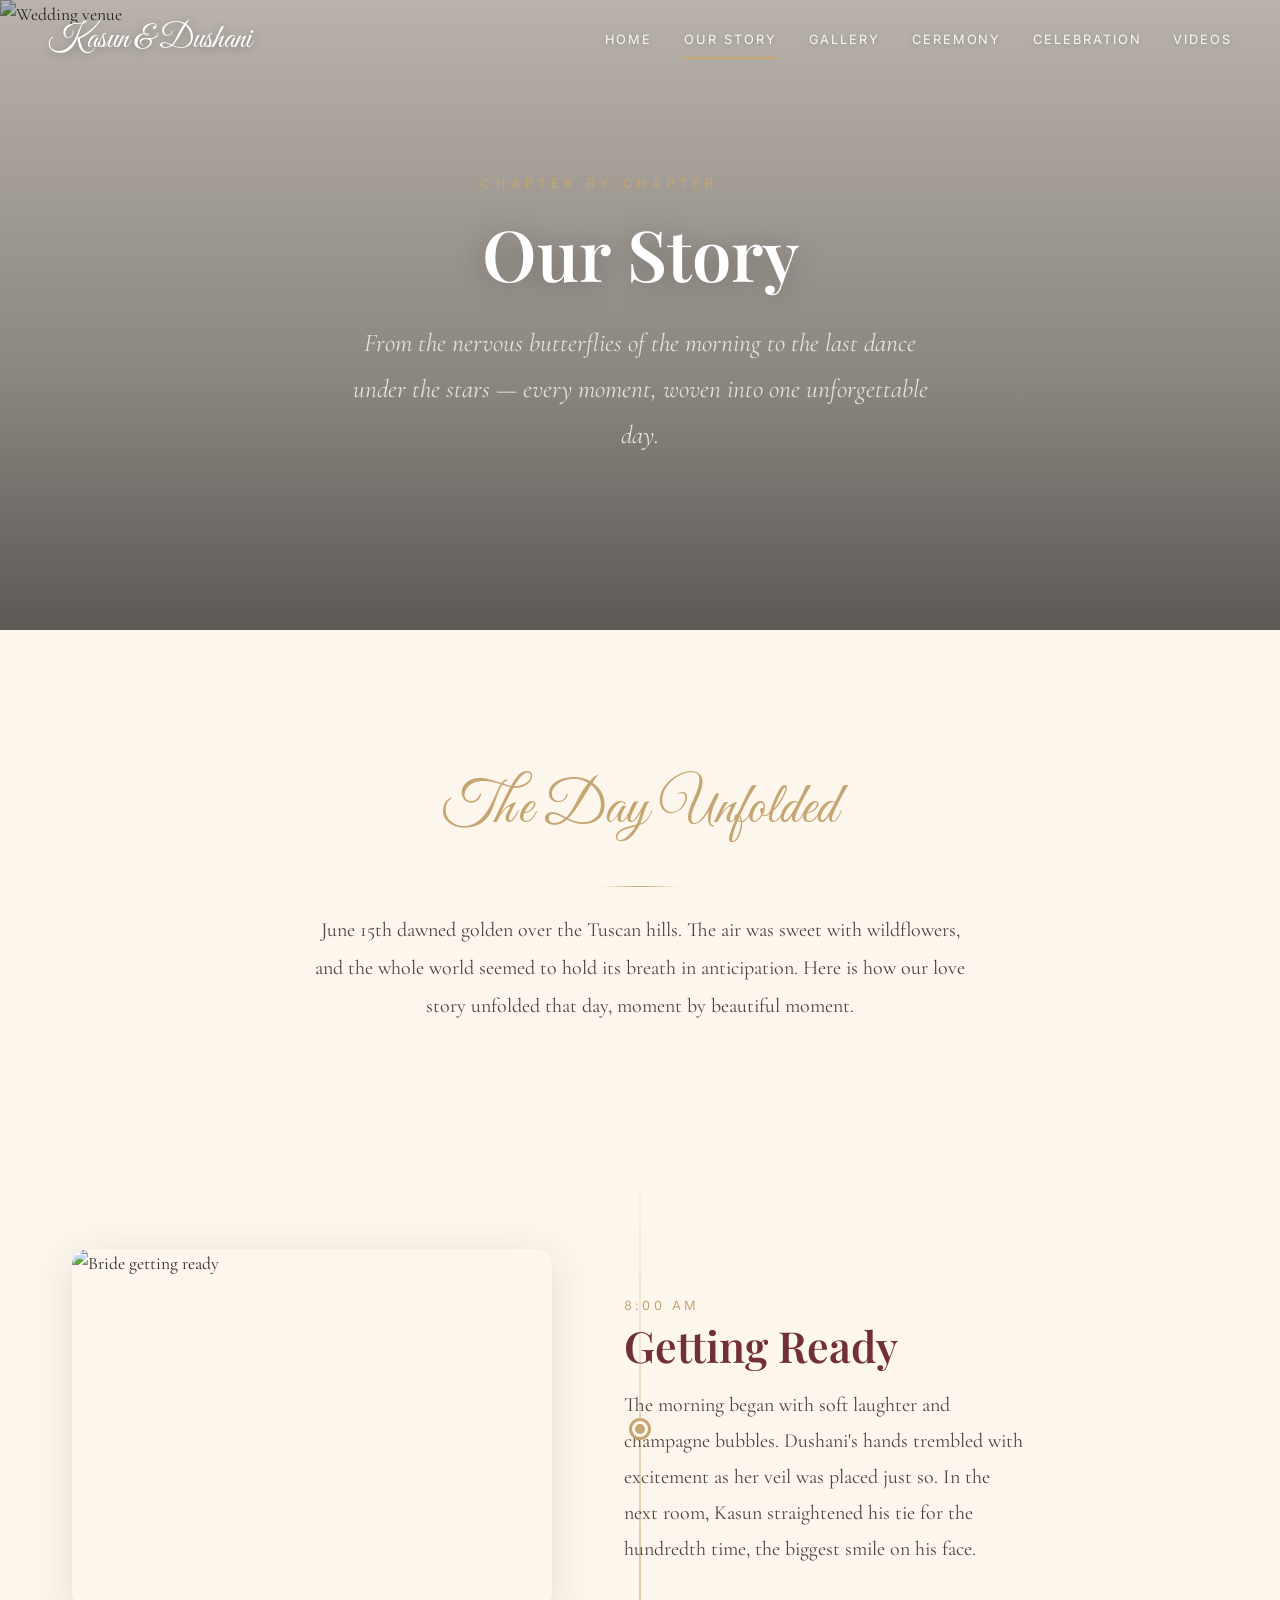
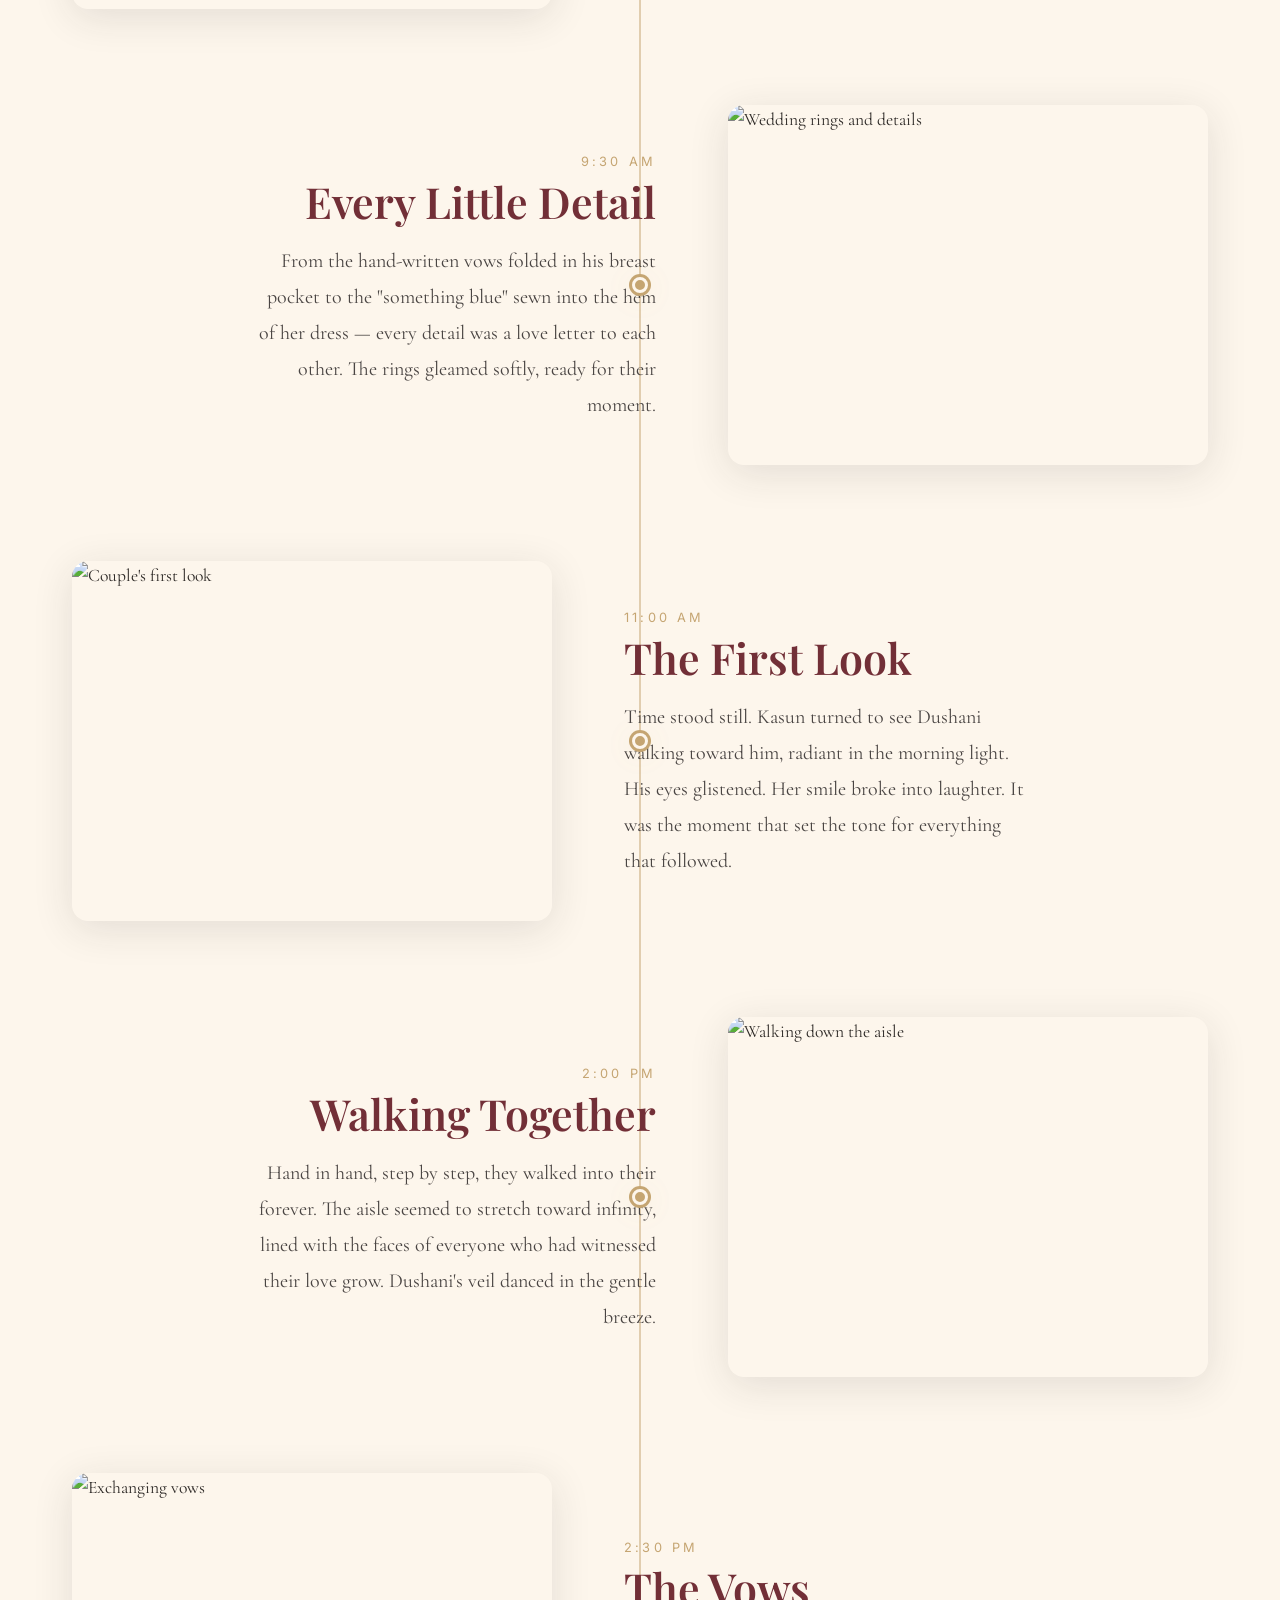
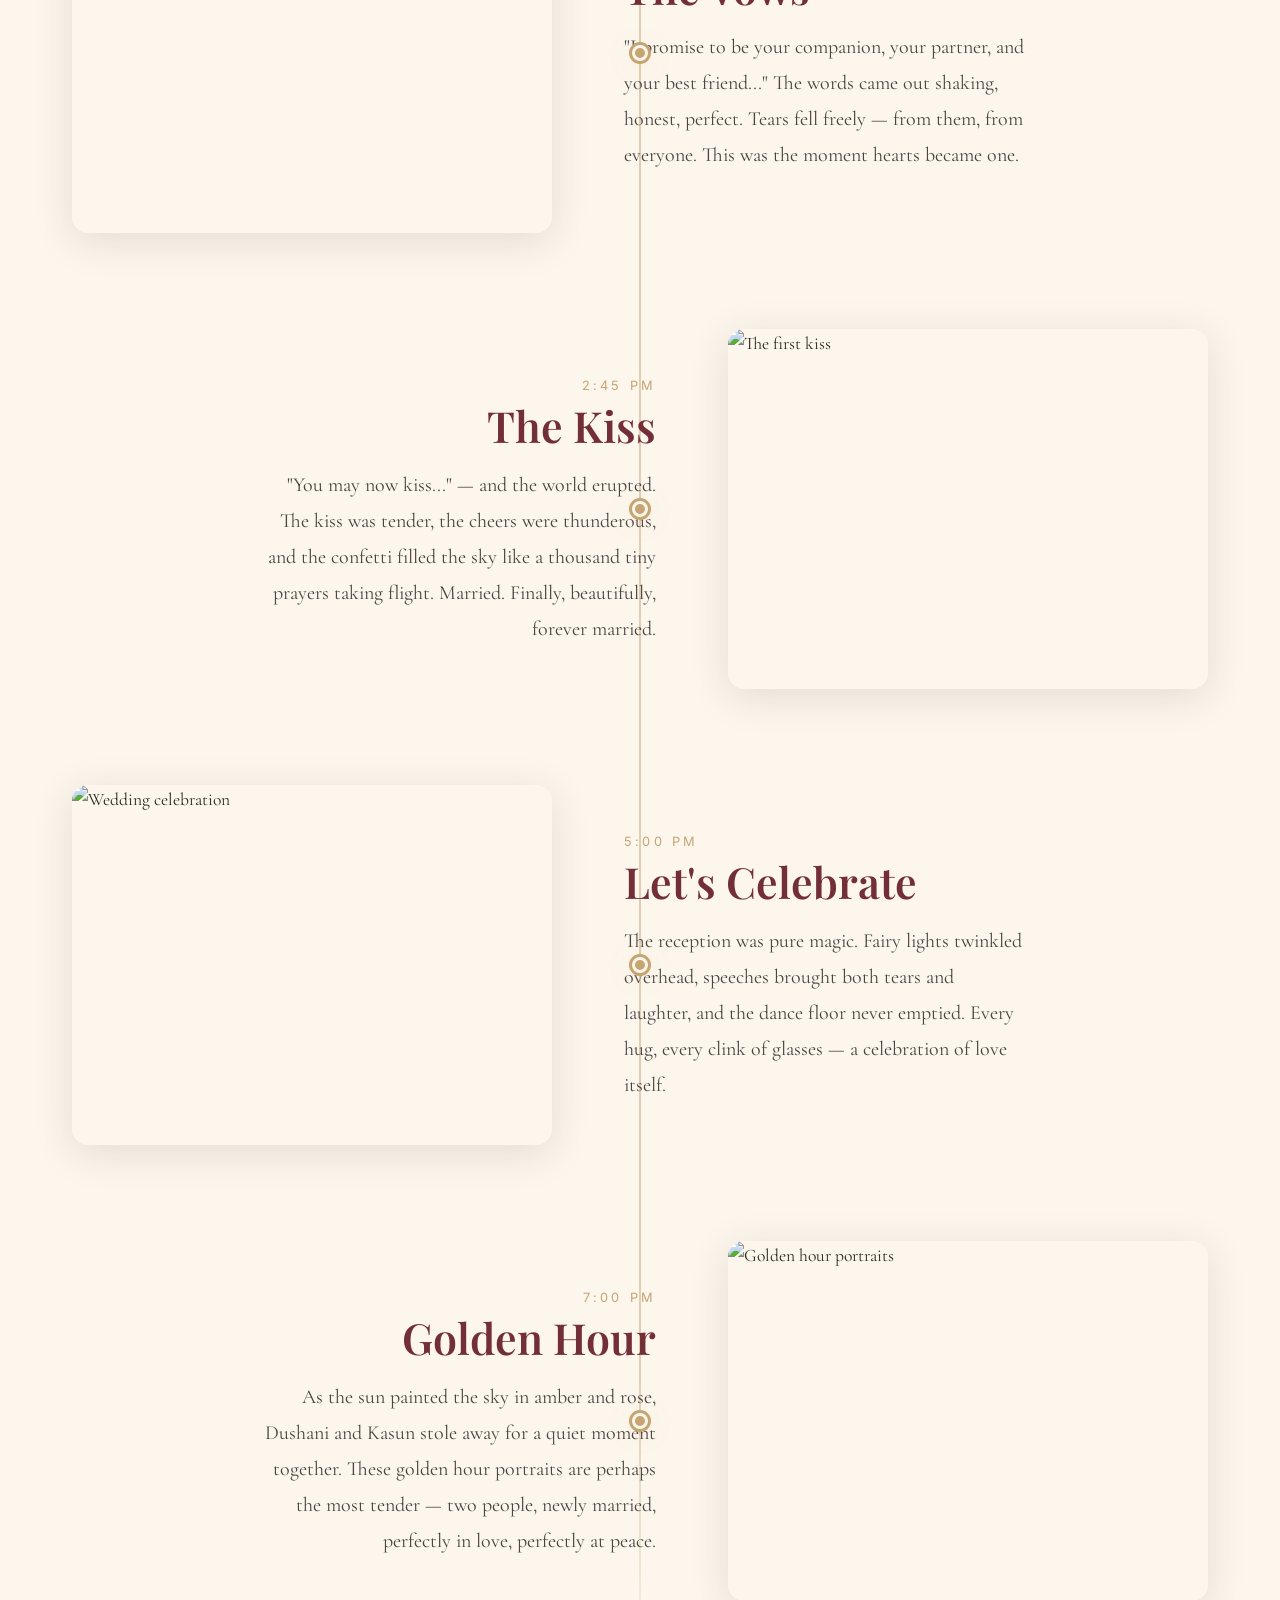
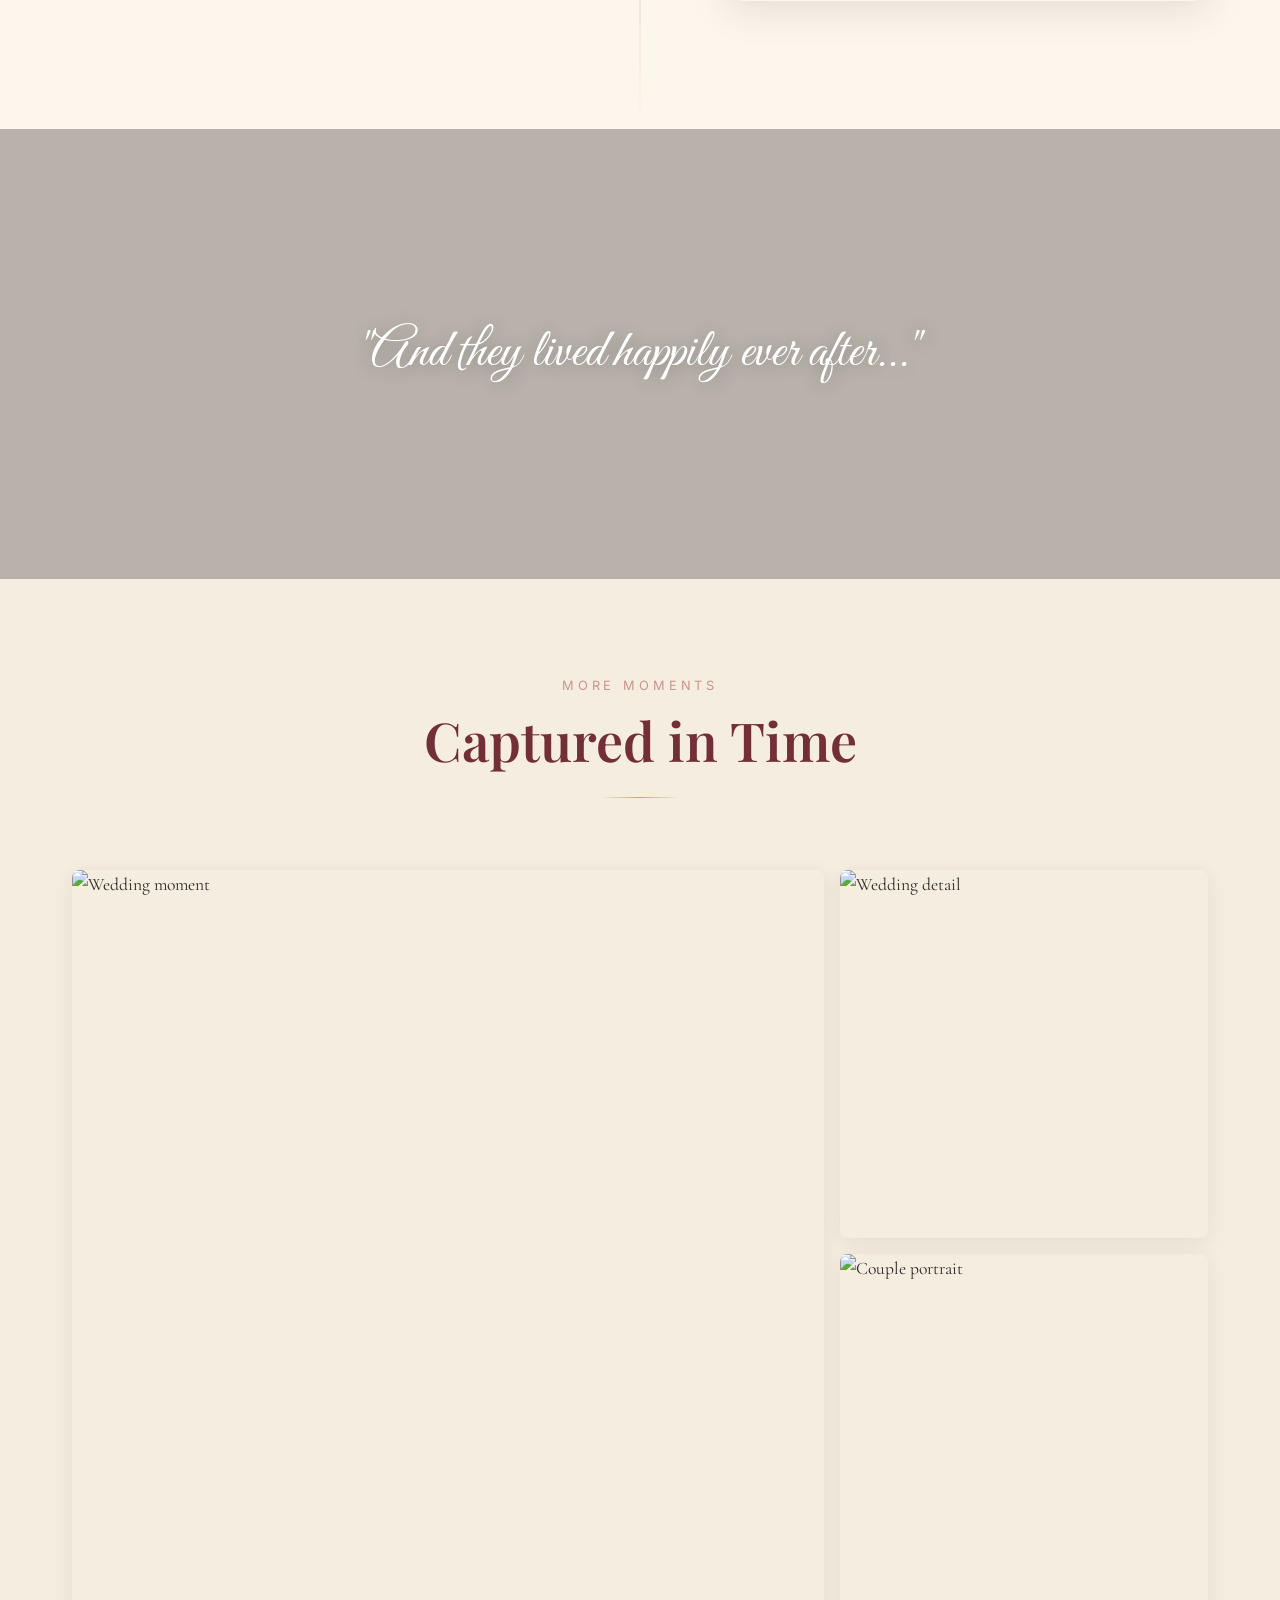
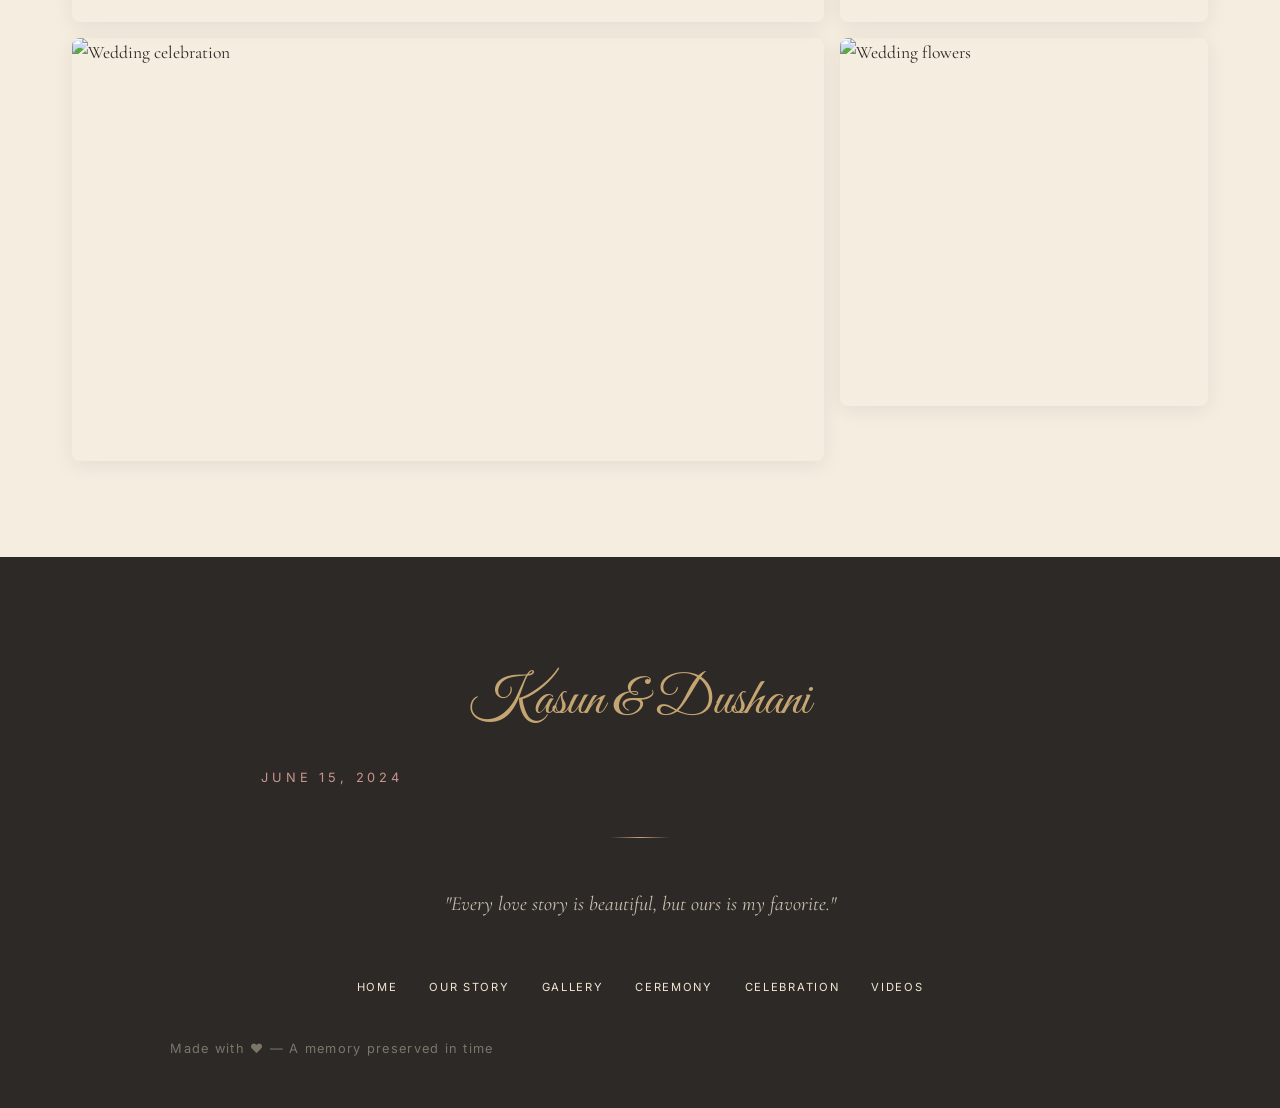
==== commit 86bb1bcd: "photo adjustments" ====
--- a/story.html
+++ b/story.html
@@ -48,8 +48,8 @@
   <header class="page-header">
     <img 
       class="page-header__bg" 
-      src="https://images.unsplash.com/photo-1504196606672-aef5c9cefc92?w=1920&q=85&auto=format" 
-      alt="Wedding preparation"
+      src="https://images.unsplash.com/photo-1511895426328-dc8714191300?w=1920&q=85&auto=format" 
+      alt="Wedding venue"
       loading="eager"
     >
     <div class="page-header__overlay"></div>
